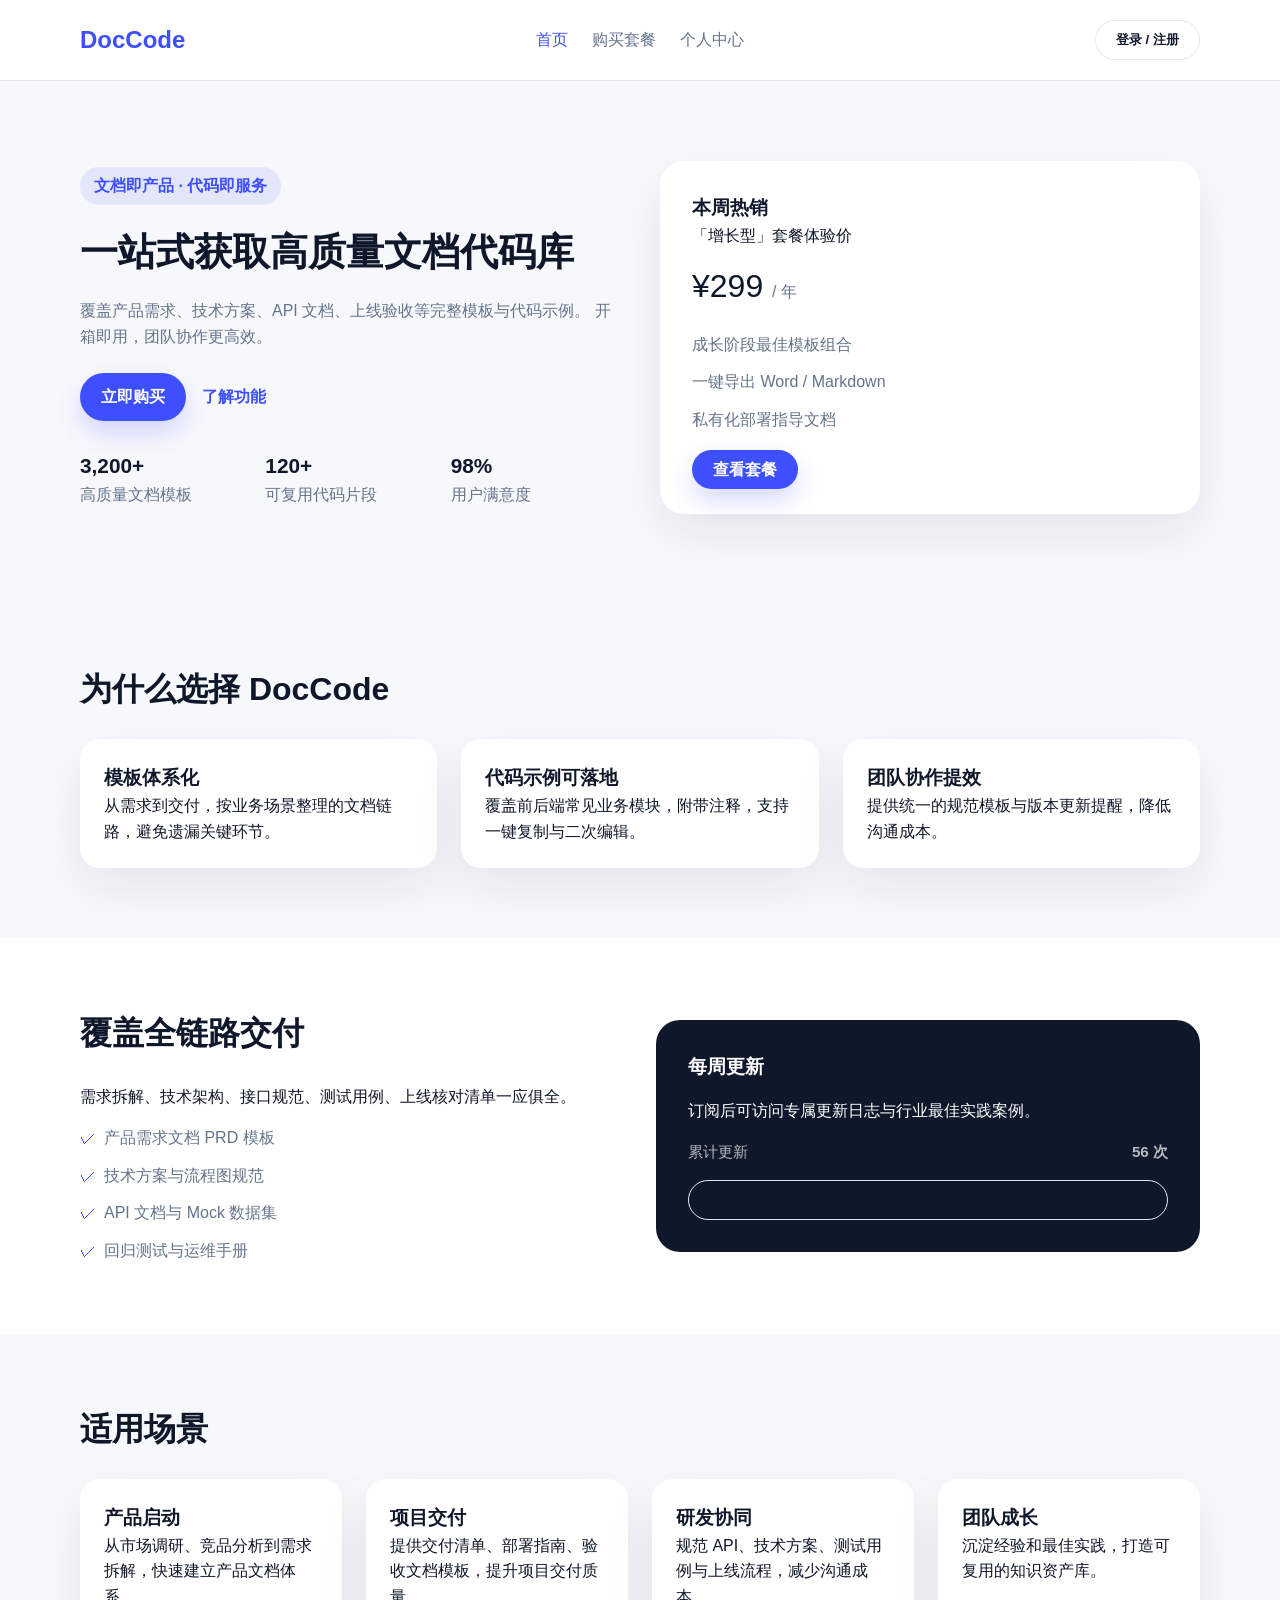
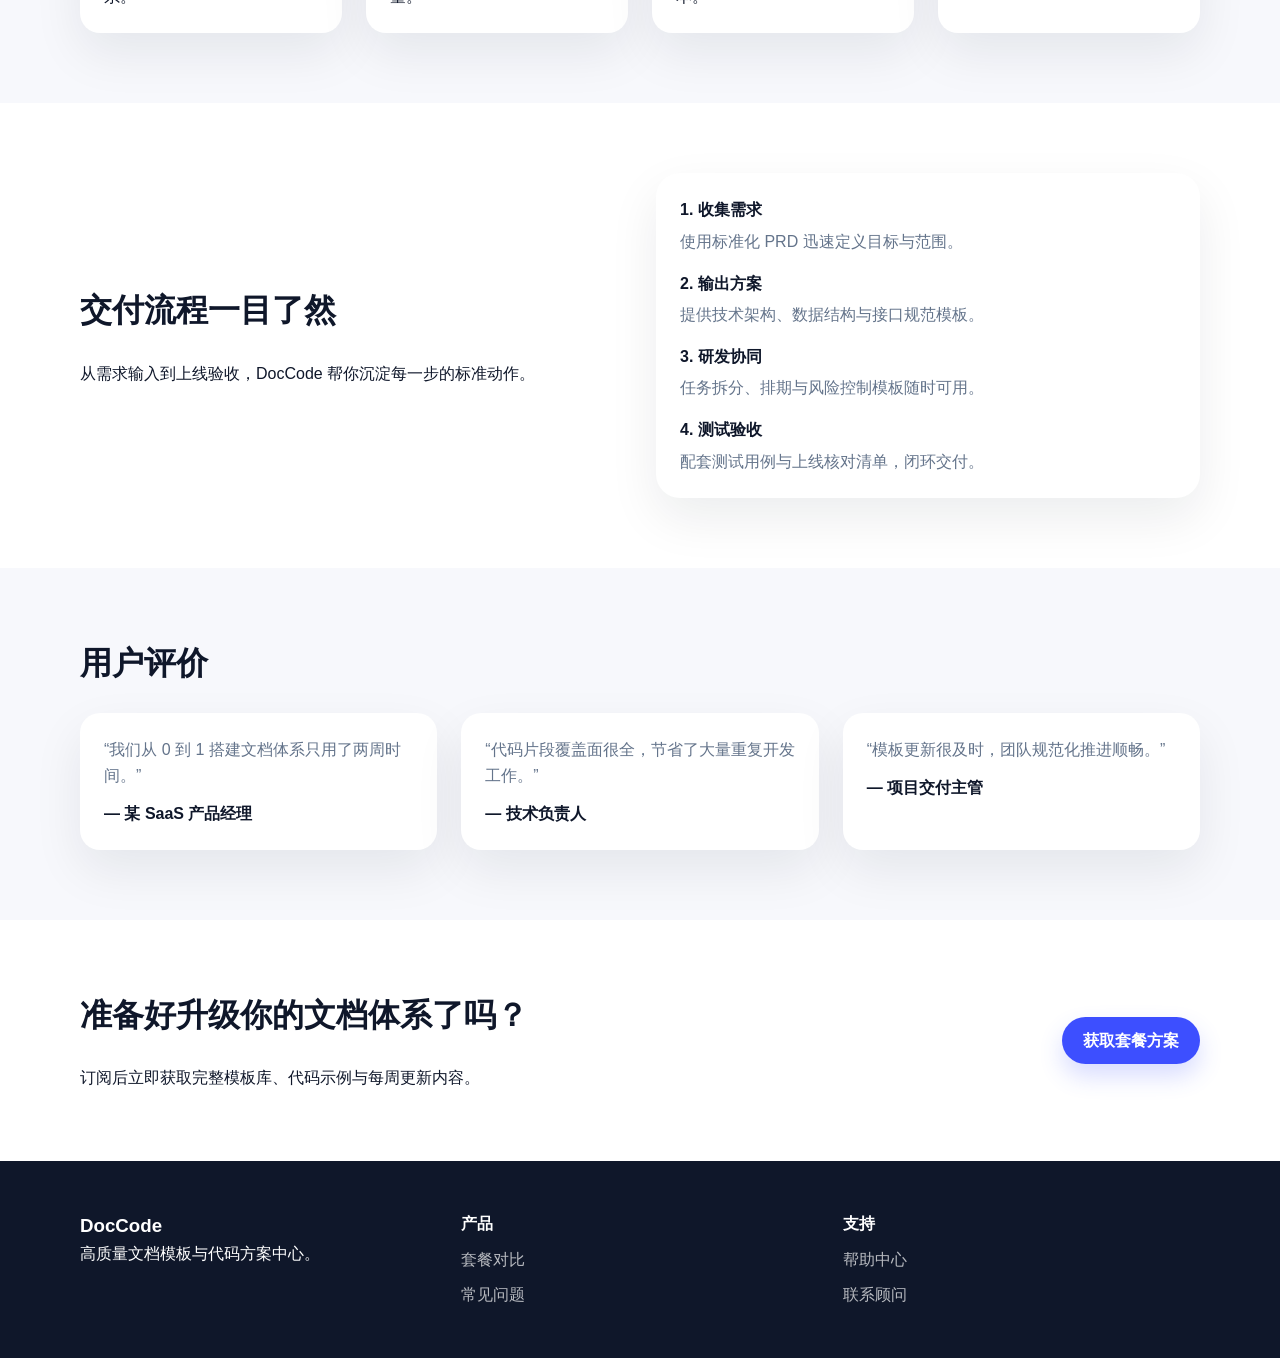
==== index.html @ 9c0be84a "Expand pages with richer content and scripts" ====
<!DOCTYPE html>
<html lang="zh-CN">
<head>
  <meta charset="UTF-8" />
  <meta name="viewport" content="width=device-width, initial-scale=1.0" />
  <title>DocCode 官方商城</title>
  <link rel="stylesheet" href="styles.css" />
</head>
<body>
  <header class="site-header">
    <div class="container nav">
      <div class="logo">DocCode</div>
      <nav>
        <a href="index.html" class="active">首页</a>
        <a href="purchase.html">购买套餐</a>
        <a href="profile.html">个人中心</a>
      </nav>
      <button class="ghost-btn">登录 / 注册</button>
    </div>
  </header>

  <main>
    <section class="hero">
      <div class="container hero-grid">
        <div>
          <p class="badge">文档即产品 · 代码即服务</p>
          <h1>一站式获取高质量文档代码库</h1>
          <p class="sub">
            覆盖产品需求、技术方案、API 文档、上线验收等完整模板与代码示例。
            开箱即用，团队协作更高效。
          </p>
          <div class="hero-actions">
            <a class="primary-btn" href="purchase.html">立即购买</a>
            <a class="link-btn" href="#features">了解功能</a>
          </div>
          <div class="stats">
            <div>
              <strong>3,200+</strong>
              <span>高质量文档模板</span>
            </div>
            <div>
              <strong>120+</strong>
              <span>可复用代码片段</span>
            </div>
            <div>
              <strong>98%</strong>
              <span>用户满意度</span>
            </div>
          </div>
        </div>
        <div class="hero-card">
          <h3>本周热销</h3>
          <p>「增长型」套餐体验价</p>
          <div class="price">¥299 <span>/ 年</span></div>
          <ul>
            <li>成长阶段最佳模板组合</li>
            <li>一键导出 Word / Markdown</li>
            <li>私有化部署指导文档</li>
          </ul>
          <a class="primary-btn" href="purchase.html">查看套餐</a>
        </div>
      </div>
    </section>

    <section id="features" class="section">
      <div class="container">
        <h2>为什么选择 DocCode</h2>
        <div class="feature-grid">
          <div class="feature">
            <h3>模板体系化</h3>
            <p>从需求到交付，按业务场景整理的文档链路，避免遗漏关键环节。</p>
          </div>
          <div class="feature">
            <h3>代码示例可落地</h3>
            <p>覆盖前后端常见业务模块，附带注释，支持一键复制与二次编辑。</p>
          </div>
          <div class="feature">
            <h3>团队协作提效</h3>
            <p>提供统一的规范模板与版本更新提醒，降低沟通成本。</p>
          </div>
        </div>
      </div>
    </section>

    <section class="section alt">
      <div class="container">
        <div class="split">
          <div>
            <h2>覆盖全链路交付</h2>
            <p>需求拆解、技术架构、接口规范、测试用例、上线核对清单一应俱全。</p>
            <ul class="checklist">
              <li>产品需求文档 PRD 模板</li>
              <li>技术方案与流程图规范</li>
              <li>API 文档与 Mock 数据集</li>
              <li>回归测试与运维手册</li>
            </ul>
          </div>
          <div class="insight-card">
            <h3>每周更新</h3>
            <p>订阅后可访问专属更新日志与行业最佳实践案例。</p>
            <div class="insight-meta">
              <span>累计更新</span>
              <strong>56 次</strong>
            </div>
            <button class="ghost-btn">查看更新日志</button>
          </div>
        </div>
      </div>
    </section>

    <section class="section">
      <div class="container">
        <h2>适用场景</h2>
        <div class="scene-grid">
          <div class="scene-card">
            <h3>产品启动</h3>
            <p>从市场调研、竞品分析到需求拆解，快速建立产品文档体系。</p>
          </div>
          <div class="scene-card">
            <h3>项目交付</h3>
            <p>提供交付清单、部署指南、验收文档模板，提升项目交付质量。</p>
          </div>
          <div class="scene-card">
            <h3>研发协同</h3>
            <p>规范 API、技术方案、测试用例与上线流程，减少沟通成本。</p>
          </div>
          <div class="scene-card">
            <h3>团队成长</h3>
            <p>沉淀经验和最佳实践，打造可复用的知识资产库。</p>
          </div>
        </div>
      </div>
    </section>

    <section class="section alt">
      <div class="container">
        <div class="flow-grid">
          <div>
            <h2>交付流程一目了然</h2>
            <p>从需求输入到上线验收，DocCode 帮你沉淀每一步的标准动作。</p>
          </div>
          <ol class="flow-list">
            <li>
              <strong>1. 收集需求</strong>
              <span>使用标准化 PRD 迅速定义目标与范围。</span>
            </li>
            <li>
              <strong>2. 输出方案</strong>
              <span>提供技术架构、数据结构与接口规范模板。</span>
            </li>
            <li>
              <strong>3. 研发协同</strong>
              <span>任务拆分、排期与风险控制模板随时可用。</span>
            </li>
            <li>
              <strong>4. 测试验收</strong>
              <span>配套测试用例与上线核对清单，闭环交付。</span>
            </li>
          </ol>
        </div>
      </div>
    </section>

    <section class="section">
      <div class="container">
        <h2>用户评价</h2>
        <div class="testimonial-grid">
          <div class="testimonial">
            <p>“我们从 0 到 1 搭建文档体系只用了两周时间。”</p>
            <span>— 某 SaaS 产品经理</span>
          </div>
          <div class="testimonial">
            <p>“代码片段覆盖面很全，节省了大量重复开发工作。”</p>
            <span>— 技术负责人</span>
          </div>
          <div class="testimonial">
            <p>“模板更新很及时，团队规范化推进顺畅。”</p>
            <span>— 项目交付主管</span>
          </div>
        </div>
      </div>
    </section>

    <section class="section alt">
      <div class="container cta">
        <div>
          <h2>准备好升级你的文档体系了吗？</h2>
          <p>订阅后立即获取完整模板库、代码示例与每周更新内容。</p>
        </div>
        <a class="primary-btn" href="purchase.html">获取套餐方案</a>
      </div>
    </section>
  </main>

  <footer class="site-footer">
    <div class="container footer-grid">
      <div>
        <h3>DocCode</h3>
        <p>高质量文档模板与代码方案中心。</p>
      </div>
      <div>
        <h4>产品</h4>
        <a href="purchase.html">套餐对比</a>
        <a href="purchase.html#faq">常见问题</a>
      </div>
      <div>
        <h4>支持</h4>
        <a href="#">帮助中心</a>
        <a href="#">联系顾问</a>
      </div>
    </div>
  </footer>
  <script src="script.js"></script>
</body>
</html>
---- styles.css ----
:root {
  --primary: #3d4fff;
  --primary-dark: #2f3de0;
  --bg: #f7f8fc;
  --text: #0f172a;
  --muted: #64748b;
  --card: #ffffff;
  --border: #e2e8f0;
  --shadow: 0 20px 50px rgba(15, 23, 42, 0.08);
}

* {
  box-sizing: border-box;
  margin: 0;
  padding: 0;
}

body {
  font-family: "PingFang SC", "Microsoft YaHei", sans-serif;
  color: var(--text);
  background: var(--bg);
  line-height: 1.6;
}

img {
  max-width: 100%;
}

a {
  color: inherit;
  text-decoration: none;
}

.container {
  width: min(1120px, 90%);
  margin: 0 auto;
}

.site-header {
  background: #ffffff;
  border-bottom: 1px solid var(--border);
  position: sticky;
  top: 0;
  z-index: 10;
}

.nav {
  display: flex;
  align-items: center;
  justify-content: space-between;
  padding: 20px 0;
  gap: 20px;
}

.logo {
  font-size: 1.5rem;
  font-weight: 700;
  color: var(--primary);
}

nav {
  display: flex;
  gap: 24px;
  font-weight: 500;
  color: var(--muted);
}

nav a.active {
  color: var(--primary);
}

.ghost-btn,
.primary-btn {
  padding: 10px 20px;
  border-radius: 999px;
  border: 1px solid transparent;
  font-weight: 600;
  cursor: pointer;
}

.primary-btn {
  background: var(--primary);
  color: #ffffff;
  box-shadow: 0 12px 24px rgba(61, 79, 255, 0.2);
}

.primary-btn:hover {
  background: var(--primary-dark);
}

.ghost-btn {
  background: transparent;
  border-color: var(--border);
  color: var(--text);
}

.hero {
  padding: 80px 0;
}

.hero-grid {
  display: grid;
  grid-template-columns: repeat(auto-fit, minmax(280px, 1fr));
  gap: 40px;
  align-items: center;
}

.badge {
  display: inline-block;
  background: rgba(61, 79, 255, 0.1);
  color: var(--primary);
  padding: 6px 14px;
  border-radius: 999px;
  font-weight: 600;
  margin-bottom: 16px;
}

.hero h1 {
  font-size: clamp(2rem, 3vw, 3rem);
  margin-bottom: 16px;
}

.sub {
  color: var(--muted);
  margin-bottom: 24px;
}

.hero-actions {
  display: flex;
  gap: 16px;
  align-items: center;
  margin-bottom: 28px;
}

.link-btn {
  color: var(--primary);
  font-weight: 600;
}

.stats {
  display: grid;
  grid-template-columns: repeat(auto-fit, minmax(120px, 1fr));
  gap: 16px;
  color: var(--muted);
}

.stats strong {
  display: block;
  color: var(--text);
  font-size: 1.3rem;
}

.hero-card {
  background: var(--card);
  padding: 32px;
  border-radius: 24px;
  box-shadow: var(--shadow);
}

.hero-card .price {
  font-size: 2rem;
  margin: 12px 0;
}

.hero-card span {
  font-size: 1rem;
  color: var(--muted);
}

.hero-card ul {
  list-style: none;
  margin: 20px 0 24px;
  display: grid;
  gap: 12px;
  color: var(--muted);
}

.section {
  padding: 70px 0;
}

.section.alt {
  background: #ffffff;
}

.section h2 {
  font-size: 2rem;
  margin-bottom: 24px;
}

.feature-grid {
  display: grid;
  grid-template-columns: repeat(auto-fit, minmax(220px, 1fr));
  gap: 24px;
}

.feature {
  background: var(--card);
  padding: 24px;
  border-radius: 20px;
  box-shadow: var(--shadow);
}

.split {
  display: grid;
  grid-template-columns: repeat(auto-fit, minmax(260px, 1fr));
  gap: 32px;
  align-items: center;
}

.checklist {
  list-style: none;
  margin-top: 16px;
  display: grid;
  gap: 12px;
  color: var(--muted);
}

.checklist li::before {
  content: "✓";
  color: var(--primary);
  margin-right: 8px;
}

.insight-card {
  background: #0f172a;
  color: #ffffff;
  padding: 32px;
  border-radius: 24px;
  display: grid;
  gap: 16px;
}

.insight-meta {
  display: flex;
  justify-content: space-between;
  font-size: 0.95rem;
  color: rgba(255, 255, 255, 0.7);
}

.testimonial-grid {
  display: grid;
  grid-template-columns: repeat(auto-fit, minmax(240px, 1fr));
  gap: 24px;
}

.testimonial {
  background: var(--card);
  padding: 24px;
  border-radius: 20px;
  box-shadow: var(--shadow);
  color: var(--muted);
}

.testimonial span {
  display: block;
  margin-top: 12px;
  color: var(--text);
  font-weight: 600;
}

.scene-grid {
  display: grid;
  grid-template-columns: repeat(auto-fit, minmax(220px, 1fr));
  gap: 24px;
}

.scene-card {
  background: var(--card);
  padding: 24px;
  border-radius: 20px;
  box-shadow: var(--shadow);
}

.flow-grid {
  display: grid;
  grid-template-columns: repeat(auto-fit, minmax(260px, 1fr));
  gap: 32px;
  align-items: center;
}

.flow-list {
  list-style: none;
  display: grid;
  gap: 16px;
  background: var(--card);
  padding: 24px;
  border-radius: 24px;
  box-shadow: var(--shadow);
}

.flow-list li {
  display: grid;
  gap: 6px;
  color: var(--muted);
}

.flow-list strong {
  color: var(--text);
}

.cta {
  display: flex;
  justify-content: space-between;
  align-items: center;
  gap: 24px;
  flex-wrap: wrap;
}

.site-footer {
  padding: 50px 0;
  background: #0f172a;
  color: #ffffff;
}

.footer-grid {
  display: grid;
  grid-template-columns: repeat(auto-fit, minmax(160px, 1fr));
  gap: 24px;
}

.footer-grid a {
  display: block;
  color: rgba(255, 255, 255, 0.7);
  margin-top: 10px;
}

.page-hero {
  padding: 60px 0 30px;
  background: linear-gradient(120deg, rgba(61, 79, 255, 0.1), rgba(15, 23, 42, 0.02));
}

.billing-toggle {
  margin-top: 20px;
  display: inline-flex;
  align-items: center;
  gap: 12px;
  background: #ffffff;
  padding: 8px 14px;
  border-radius: 999px;
  box-shadow: var(--shadow);
}

.toggle-btn {
  width: 54px;
  height: 28px;
  border-radius: 999px;
  background: rgba(61, 79, 255, 0.2);
  border: none;
  position: relative;
  cursor: pointer;
}

.toggle-circle {
  position: absolute;
  top: 3px;
  left: 4px;
  width: 22px;
  height: 22px;
  background: #ffffff;
  border-radius: 50%;
  box-shadow: 0 4px 12px rgba(15, 23, 42, 0.15);
  transition: transform 0.2s ease;
}

.toggle-btn.active .toggle-circle {
  transform: translateX(24px);
}

.pricing-grid {
  display: grid;
  grid-template-columns: repeat(auto-fit, minmax(240px, 1fr));
  gap: 24px;
}

.price-card {
  background: var(--card);
  padding: 32px 28px;
  border-radius: 24px;
  box-shadow: var(--shadow);
  border: 2px solid transparent;
  display: grid;
  gap: 16px;
}

.price-card.featured {
  border-color: var(--primary);
  transform: translateY(-8px);
}

.price-card .price {
  font-size: 2rem;
}

.price-card .tag {
  color: var(--muted);
}

.price-card ul {
  list-style: none;
  display: grid;
  gap: 10px;
  color: var(--muted);
}

.compare-grid {
  display: grid;
  grid-template-columns: repeat(auto-fit, minmax(260px, 1fr));
  gap: 32px;
  align-items: start;
}

.compare-table {
  background: var(--card);
  border-radius: 24px;
  box-shadow: var(--shadow);
  overflow: hidden;
}

.compare-row {
  display: grid;
  grid-template-columns: 1.4fr repeat(3, 1fr);
  padding: 16px 20px;
  border-bottom: 1px solid var(--border);
  color: var(--muted);
}

.compare-row.header {
  background: #f1f5ff;
  font-weight: 600;
  color: var(--text);
}

.steps-grid {
  display: grid;
  grid-template-columns: repeat(auto-fit, minmax(200px, 1fr));
  gap: 20px;
}

.step-card {
  background: var(--card);
  padding: 24px;
  border-radius: 20px;
  box-shadow: var(--shadow);
  display: grid;
  gap: 10px;
}

.step-card span {
  font-weight: 700;
  color: var(--primary);
}

.guarantee-grid {
  display: grid;
  grid-template-columns: repeat(auto-fit, minmax(240px, 1fr));
  gap: 32px;
  align-items: center;
}

.guarantee-cards {
  display: grid;
  gap: 16px;
}

.guarantee-card {
  background: #0f172a;
  color: #ffffff;
  padding: 20px;
  border-radius: 18px;
}

.faq-grid {
  display: grid;
  grid-template-columns: repeat(auto-fit, minmax(240px, 1fr));
  gap: 24px;
}

.faq-item {
  background: var(--card);
  padding: 24px;
  border-radius: 20px;
  box-shadow: var(--shadow);
  cursor: pointer;
  transition: transform 0.2s ease, box-shadow 0.2s ease;
}

.faq-item.open {
  transform: translateY(-4px);
  box-shadow: 0 18px 40px rgba(15, 23, 42, 0.12);
}

.faq-item p {
  margin-top: 12px;
  color: var(--muted);
}

.profile-hero {
  display: flex;
  align-items: center;
  justify-content: space-between;
  gap: 24px;
  flex-wrap: wrap;
}

.profile-grid {
  display: grid;
  grid-template-columns: 220px 1fr;
  gap: 24px;
}

.profile-menu {
  display: grid;
  gap: 12px;
}

.menu-item {
  padding: 12px 16px;
  border-radius: 12px;
  border: 1px solid var(--border);
  background: #ffffff;
  text-align: left;
  cursor: pointer;
  font-weight: 600;
}

.menu-item.active {
  background: rgba(61, 79, 255, 0.12);
  border-color: rgba(61, 79, 255, 0.4);
  color: var(--primary);
}

.profile-content {
  display: grid;
  gap: 24px;
}

.panel {
  background: var(--card);
  padding: 24px;
  border-radius: 20px;
  box-shadow: var(--shadow);
}

.panel-header {
  display: flex;
  align-items: center;
  justify-content: space-between;
  gap: 16px;
}

.tab-panel {
  display: none;
}

.tab-panel.active {
  display: grid;
  gap: 16px;
}

.metrics {
  display: grid;
  grid-template-columns: repeat(auto-fit, minmax(120px, 1fr));
  gap: 20px;
  margin-top: 16px;
  color: var(--muted);
}

.metrics strong {
  display: block;
  font-size: 1.5rem;
  color: var(--text);
}

.progress-list {
  display: grid;
  gap: 16px;
}

.progress-item {
  display: grid;
  gap: 8px;
  color: var(--muted);
}

.progress-bar {
  height: 10px;
  border-radius: 999px;
  background: #e2e8f0;
  overflow: hidden;
}

.progress {
  height: 100%;
  background: linear-gradient(90deg, var(--primary), #6c7bff);
  border-radius: 999px;
}

.download-list {
  display: grid;
  gap: 16px;
  margin-top: 16px;
}

.download-item {
  display: flex;
  align-items: center;
  justify-content: space-between;
  gap: 16px;
  padding: 16px;
  border-radius: 16px;
  border: 1px solid var(--border);
  background: #f8fafc;
}

.team-grid {
  display: grid;
  grid-template-columns: repeat(auto-fit, minmax(200px, 1fr));
  gap: 16px;
  margin-top: 16px;
}

.team-card {
  border: 1px solid var(--border);
  border-radius: 16px;
  padding: 16px;
  background: #f8fafc;
  display: grid;
  gap: 12px;
}

.order-table {
  display: grid;
  gap: 12px;
}

.order-row {
  display: grid;
  grid-template-columns: 1.2fr 1fr 0.8fr 0.8fr 1fr;
  align-items: center;
  gap: 12px;
  padding: 12px 16px;
  border-radius: 14px;
  background: #f8fafc;
  color: var(--muted);
}

.order-row.header {
  background: #eef2ff;
  color: var(--text);
  font-weight: 600;
}

.status {
  color: var(--primary);
  font-weight: 600;
}

.status.success {
  color: #10b981;
}

.ghost-btn.small {
  padding: 6px 14px;
  font-size: 0.85rem;
}

.notice-list {
  display: grid;
  gap: 12px;
}

.notice-item {
  display: flex;
  justify-content: space-between;
  gap: 16px;
  padding: 16px;
  border-radius: 16px;
  background: #f8fafc;
  color: var(--muted);
}

.notice-item h4 {
  color: var(--text);
}

@media (max-width: 900px) {
  .profile-grid {
    grid-template-columns: 1fr;
  }

  .profile-menu {
    grid-template-columns: repeat(auto-fit, minmax(140px, 1fr));
  }

  .download-item {
    flex-direction: column;
    align-items: flex-start;
  }

  .compare-row {
    grid-template-columns: 1.2fr repeat(3, 1fr);
    font-size: 0.9rem;
  }

  .order-row {
    grid-template-columns: 1fr;
    align-items: flex-start;
  }
}

@media (max-width: 600px) {
  nav {
    display: none;
  }

  .hero-actions {
    flex-direction: column;
    align-items: flex-start;
  }

  .compare-row {
    grid-template-columns: 1fr;
    gap: 6px;
  }
}
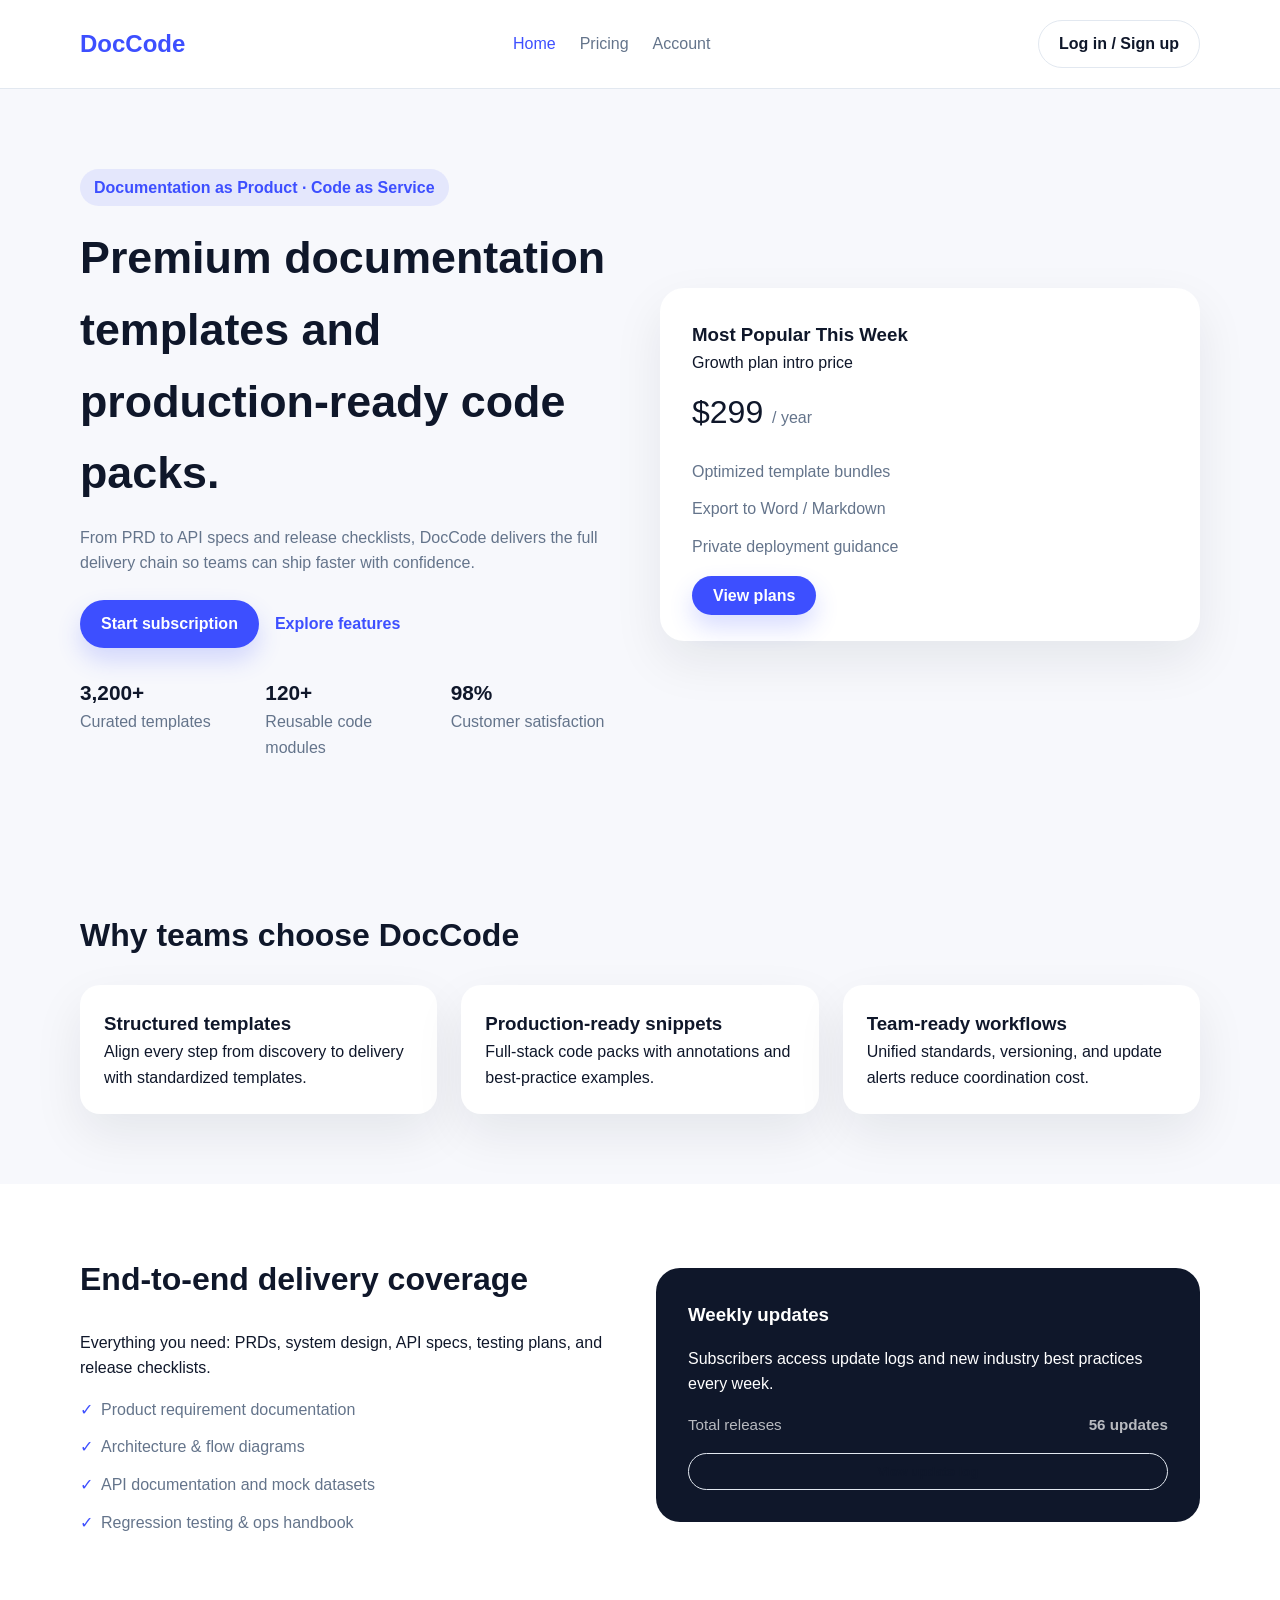
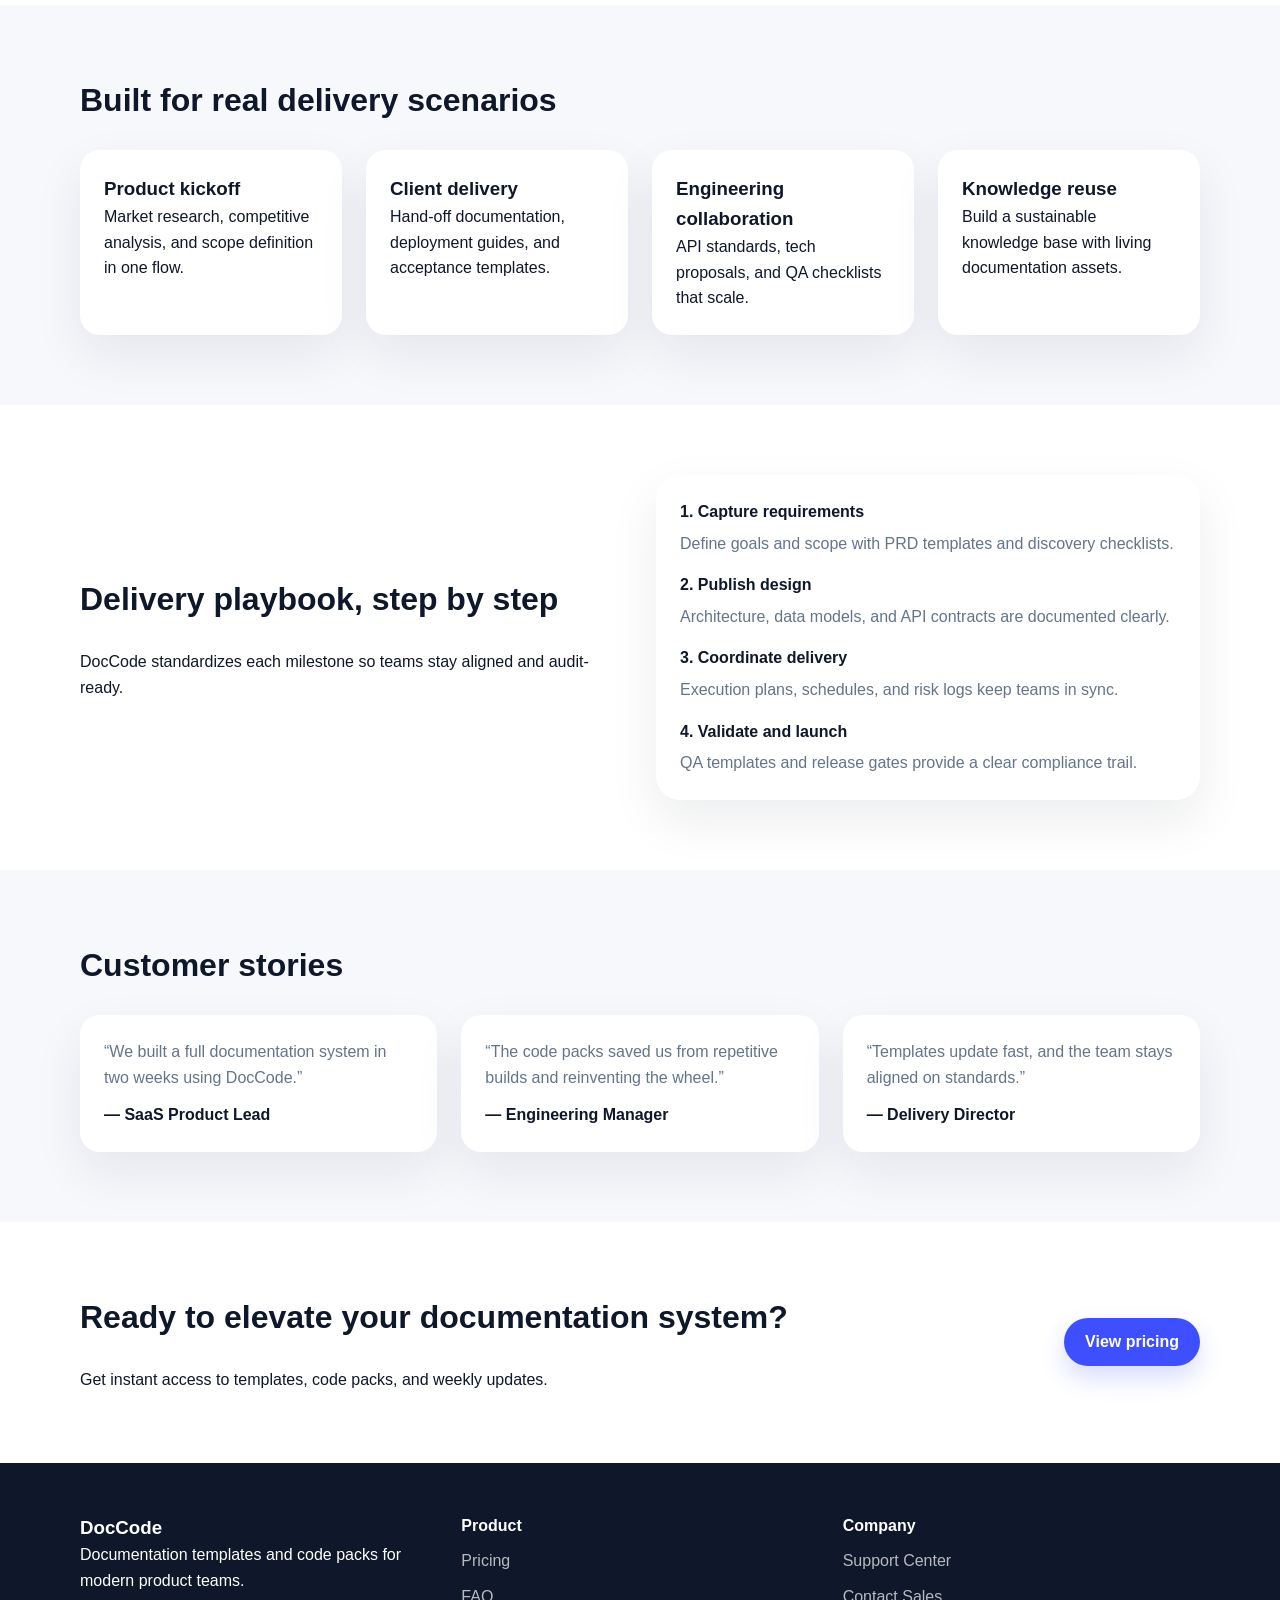
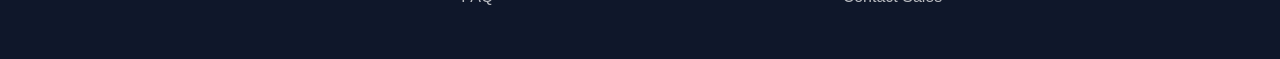
==== commit eb03915c: "Add English auth pages and motion" ====
--- a/index.html
+++ b/index.html
@@ -1,9 +1,9 @@
 <!DOCTYPE html>
-<html lang="zh-CN">
+<html lang="en">
 <head>
   <meta charset="UTF-8" />
   <meta name="viewport" content="width=device-width, initial-scale=1.0" />
-  <title>DocCode 官方商城</title>
+  <title>DocCode Official Store</title>
   <link rel="stylesheet" href="styles.css" />
 </head>
 <body>
@@ -11,183 +11,183 @@
     <div class="container nav">
       <div class="logo">DocCode</div>
       <nav>
-        <a href="index.html" class="active">首页</a>
-        <a href="purchase.html">购买套餐</a>
-        <a href="profile.html">个人中心</a>
+        <a href="index.html" class="active">Home</a>
+        <a href="purchase.html">Pricing</a>
+        <a href="profile.html">Account</a>
       </nav>
-      <button class="ghost-btn">登录 / 注册</button>
+      <a class="ghost-btn" href="login.html">Log in / Sign up</a>
     </div>
   </header>
 
   <main>
-    <section class="hero">
+    <section class="hero reveal">
       <div class="container hero-grid">
         <div>
-          <p class="badge">文档即产品 · 代码即服务</p>
-          <h1>一站式获取高质量文档代码库</h1>
+          <p class="badge">Documentation as Product · Code as Service</p>
+          <h1>Premium documentation templates and production-ready code packs.</h1>
           <p class="sub">
-            覆盖产品需求、技术方案、API 文档、上线验收等完整模板与代码示例。
-            开箱即用，团队协作更高效。
+            From PRD to API specs and release checklists, DocCode delivers the full
+            delivery chain so teams can ship faster with confidence.
           </p>
           <div class="hero-actions">
-            <a class="primary-btn" href="purchase.html">立即购买</a>
-            <a class="link-btn" href="#features">了解功能</a>
+            <a class="primary-btn" href="purchase.html">Start subscription</a>
+            <a class="link-btn" href="#features">Explore features</a>
           </div>
           <div class="stats">
             <div>
               <strong>3,200+</strong>
-              <span>高质量文档模板</span>
+              <span>Curated templates</span>
             </div>
             <div>
               <strong>120+</strong>
-              <span>可复用代码片段</span>
+              <span>Reusable code modules</span>
             </div>
             <div>
               <strong>98%</strong>
-              <span>用户满意度</span>
+              <span>Customer satisfaction</span>
             </div>
           </div>
         </div>
         <div class="hero-card">
-          <h3>本周热销</h3>
-          <p>「增长型」套餐体验价</p>
-          <div class="price">¥299 <span>/ 年</span></div>
+          <h3>Most Popular This Week</h3>
+          <p>Growth plan intro price</p>
+          <div class="price">$299 <span>/ year</span></div>
           <ul>
-            <li>成长阶段最佳模板组合</li>
-            <li>一键导出 Word / Markdown</li>
-            <li>私有化部署指导文档</li>
+            <li>Optimized template bundles</li>
+            <li>Export to Word / Markdown</li>
+            <li>Private deployment guidance</li>
           </ul>
-          <a class="primary-btn" href="purchase.html">查看套餐</a>
-        </div>
-      </div>
-    </section>
-
-    <section id="features" class="section">
-      <div class="container">
-        <h2>为什么选择 DocCode</h2>
+          <a class="primary-btn" href="purchase.html">View plans</a>
+        </div>
+      </div>
+    </section>
+
+    <section id="features" class="section reveal">
+      <div class="container">
+        <h2>Why teams choose DocCode</h2>
         <div class="feature-grid">
           <div class="feature">
-            <h3>模板体系化</h3>
-            <p>从需求到交付，按业务场景整理的文档链路，避免遗漏关键环节。</p>
+            <h3>Structured templates</h3>
+            <p>Align every step from discovery to delivery with standardized templates.</p>
           </div>
           <div class="feature">
-            <h3>代码示例可落地</h3>
-            <p>覆盖前后端常见业务模块，附带注释，支持一键复制与二次编辑。</p>
+            <h3>Production-ready snippets</h3>
+            <p>Full-stack code packs with annotations and best-practice examples.</p>
           </div>
           <div class="feature">
-            <h3>团队协作提效</h3>
-            <p>提供统一的规范模板与版本更新提醒，降低沟通成本。</p>
-          </div>
-        </div>
-      </div>
-    </section>
-
-    <section class="section alt">
+            <h3>Team-ready workflows</h3>
+            <p>Unified standards, versioning, and update alerts reduce coordination cost.</p>
+          </div>
+        </div>
+      </div>
+    </section>
+
+    <section class="section alt reveal">
       <div class="container">
         <div class="split">
           <div>
-            <h2>覆盖全链路交付</h2>
-            <p>需求拆解、技术架构、接口规范、测试用例、上线核对清单一应俱全。</p>
+            <h2>End-to-end delivery coverage</h2>
+            <p>Everything you need: PRDs, system design, API specs, testing plans, and release checklists.</p>
             <ul class="checklist">
-              <li>产品需求文档 PRD 模板</li>
-              <li>技术方案与流程图规范</li>
-              <li>API 文档与 Mock 数据集</li>
-              <li>回归测试与运维手册</li>
+              <li>Product requirement documentation</li>
+              <li>Architecture & flow diagrams</li>
+              <li>API documentation and mock datasets</li>
+              <li>Regression testing & ops handbook</li>
             </ul>
           </div>
           <div class="insight-card">
-            <h3>每周更新</h3>
-            <p>订阅后可访问专属更新日志与行业最佳实践案例。</p>
+            <h3>Weekly updates</h3>
+            <p>Subscribers access update logs and new industry best practices every week.</p>
             <div class="insight-meta">
-              <span>累计更新</span>
-              <strong>56 次</strong>
-            </div>
-            <button class="ghost-btn">查看更新日志</button>
-          </div>
-        </div>
-      </div>
-    </section>
-
-    <section class="section">
-      <div class="container">
-        <h2>适用场景</h2>
+              <span>Total releases</span>
+              <strong>56 updates</strong>
+            </div>
+            <button class="ghost-btn">View update log</button>
+          </div>
+        </div>
+      </div>
+    </section>
+
+    <section class="section reveal">
+      <div class="container">
+        <h2>Built for real delivery scenarios</h2>
         <div class="scene-grid">
           <div class="scene-card">
-            <h3>产品启动</h3>
-            <p>从市场调研、竞品分析到需求拆解，快速建立产品文档体系。</p>
-          </div>
-          <div class="scene-card">
-            <h3>项目交付</h3>
-            <p>提供交付清单、部署指南、验收文档模板，提升项目交付质量。</p>
-          </div>
-          <div class="scene-card">
-            <h3>研发协同</h3>
-            <p>规范 API、技术方案、测试用例与上线流程，减少沟通成本。</p>
-          </div>
-          <div class="scene-card">
-            <h3>团队成长</h3>
-            <p>沉淀经验和最佳实践，打造可复用的知识资产库。</p>
-          </div>
-        </div>
-      </div>
-    </section>
-
-    <section class="section alt">
+            <h3>Product kickoff</h3>
+            <p>Market research, competitive analysis, and scope definition in one flow.</p>
+          </div>
+          <div class="scene-card">
+            <h3>Client delivery</h3>
+            <p>Hand-off documentation, deployment guides, and acceptance templates.</p>
+          </div>
+          <div class="scene-card">
+            <h3>Engineering collaboration</h3>
+            <p>API standards, tech proposals, and QA checklists that scale.</p>
+          </div>
+          <div class="scene-card">
+            <h3>Knowledge reuse</h3>
+            <p>Build a sustainable knowledge base with living documentation assets.</p>
+          </div>
+        </div>
+      </div>
+    </section>
+
+    <section class="section alt reveal">
       <div class="container">
         <div class="flow-grid">
           <div>
-            <h2>交付流程一目了然</h2>
-            <p>从需求输入到上线验收，DocCode 帮你沉淀每一步的标准动作。</p>
+            <h2>Delivery playbook, step by step</h2>
+            <p>DocCode standardizes each milestone so teams stay aligned and audit-ready.</p>
           </div>
           <ol class="flow-list">
             <li>
-              <strong>1. 收集需求</strong>
-              <span>使用标准化 PRD 迅速定义目标与范围。</span>
-            </li>
-            <li>
-              <strong>2. 输出方案</strong>
-              <span>提供技术架构、数据结构与接口规范模板。</span>
-            </li>
-            <li>
-              <strong>3. 研发协同</strong>
-              <span>任务拆分、排期与风险控制模板随时可用。</span>
-            </li>
-            <li>
-              <strong>4. 测试验收</strong>
-              <span>配套测试用例与上线核对清单，闭环交付。</span>
+              <strong>1. Capture requirements</strong>
+              <span>Define goals and scope with PRD templates and discovery checklists.</span>
+            </li>
+            <li>
+              <strong>2. Publish design</strong>
+              <span>Architecture, data models, and API contracts are documented clearly.</span>
+            </li>
+            <li>
+              <strong>3. Coordinate delivery</strong>
+              <span>Execution plans, schedules, and risk logs keep teams in sync.</span>
+            </li>
+            <li>
+              <strong>4. Validate and launch</strong>
+              <span>QA templates and release gates provide a clear compliance trail.</span>
             </li>
           </ol>
         </div>
       </div>
     </section>
 
-    <section class="section">
-      <div class="container">
-        <h2>用户评价</h2>
+    <section class="section reveal">
+      <div class="container">
+        <h2>Customer stories</h2>
         <div class="testimonial-grid">
           <div class="testimonial">
-            <p>“我们从 0 到 1 搭建文档体系只用了两周时间。”</p>
-            <span>— 某 SaaS 产品经理</span>
+            <p>“We built a full documentation system in two weeks using DocCode.”</p>
+            <span>— SaaS Product Lead</span>
           </div>
           <div class="testimonial">
-            <p>“代码片段覆盖面很全，节省了大量重复开发工作。”</p>
-            <span>— 技术负责人</span>
+            <p>“The code packs saved us from repetitive builds and reinventing the wheel.”</p>
+            <span>— Engineering Manager</span>
           </div>
           <div class="testimonial">
-            <p>“模板更新很及时，团队规范化推进顺畅。”</p>
-            <span>— 项目交付主管</span>
-          </div>
-        </div>
-      </div>
-    </section>
-
-    <section class="section alt">
+            <p>“Templates update fast, and the team stays aligned on standards.”</p>
+            <span>— Delivery Director</span>
+          </div>
+        </div>
+      </div>
+    </section>
+
+    <section class="section alt reveal">
       <div class="container cta">
         <div>
-          <h2>准备好升级你的文档体系了吗？</h2>
-          <p>订阅后立即获取完整模板库、代码示例与每周更新内容。</p>
-        </div>
-        <a class="primary-btn" href="purchase.html">获取套餐方案</a>
+          <h2>Ready to elevate your documentation system?</h2>
+          <p>Get instant access to templates, code packs, and weekly updates.</p>
+        </div>
+        <a class="primary-btn" href="purchase.html">View pricing</a>
       </div>
     </section>
   </main>
@@ -196,17 +196,17 @@
     <div class="container footer-grid">
       <div>
         <h3>DocCode</h3>
-        <p>高质量文档模板与代码方案中心。</p>
+        <p>Documentation templates and code packs for modern product teams.</p>
       </div>
       <div>
-        <h4>产品</h4>
-        <a href="purchase.html">套餐对比</a>
-        <a href="purchase.html#faq">常见问题</a>
+        <h4>Product</h4>
+        <a href="purchase.html">Pricing</a>
+        <a href="purchase.html#faq">FAQ</a>
       </div>
       <div>
-        <h4>支持</h4>
-        <a href="#">帮助中心</a>
-        <a href="#">联系顾问</a>
+        <h4>Company</h4>
+        <a href="#">Support Center</a>
+        <a href="#">Contact Sales</a>
       </div>
     </div>
   </footer>
--- a/styles.css
+++ b/styles.css
@@ -16,7 +16,7 @@
 }
 
 body {
-  font-family: "PingFang SC", "Microsoft YaHei", sans-serif;
+  font-family: "Inter", "PingFang SC", "Microsoft YaHei", sans-serif;
   color: var(--text);
   background: var(--bg);
   line-height: 1.6;
@@ -76,6 +76,7 @@
   border: 1px solid transparent;
   font-weight: 600;
   cursor: pointer;
+  transition: transform 0.2s ease, box-shadow 0.2s ease;
 }
 
 .primary-btn {
@@ -86,12 +87,17 @@
 
 .primary-btn:hover {
   background: var(--primary-dark);
+  transform: translateY(-1px);
 }
 
 .ghost-btn {
   background: transparent;
   border-color: var(--border);
   color: var(--text);
+}
+
+.ghost-btn:hover {
+  transform: translateY(-1px);
 }
 
 .hero {
@@ -116,7 +122,7 @@
 }
 
 .hero h1 {
-  font-size: clamp(2rem, 3vw, 3rem);
+  font-size: clamp(2.1rem, 3.5vw, 3.2rem);
   margin-bottom: 16px;
 }
 
@@ -155,6 +161,7 @@
   padding: 32px;
   border-radius: 24px;
   box-shadow: var(--shadow);
+  animation: float 8s ease-in-out infinite;
 }
 
 .hero-card .price {
@@ -199,6 +206,11 @@
   padding: 24px;
   border-radius: 20px;
   box-shadow: var(--shadow);
+  transition: transform 0.2s ease;
+}
+
+.feature:hover {
+  transform: translateY(-6px);
 }
 
 .split {
@@ -381,6 +393,11 @@
   border: 2px solid transparent;
   display: grid;
   gap: 16px;
+  transition: transform 0.2s ease, border-color 0.2s ease;
+}
+
+.price-card:hover {
+  transform: translateY(-6px);
 }
 
 .price-card.featured {
@@ -522,6 +539,11 @@
   text-align: left;
   cursor: pointer;
   font-weight: 600;
+  transition: transform 0.2s ease;
+}
+
+.menu-item:hover {
+  transform: translateY(-2px);
 }
 
 .menu-item.active {
@@ -684,6 +706,101 @@
   color: var(--text);
 }
 
+.auth-page {
+  padding: 80px 0;
+}
+
+.auth-layout {
+  display: grid;
+  grid-template-columns: repeat(auto-fit, minmax(280px, 1fr));
+  gap: 32px;
+  align-items: center;
+}
+
+.auth-card {
+  background: var(--card);
+  padding: 32px;
+  border-radius: 24px;
+  box-shadow: var(--shadow);
+}
+
+.auth-header h1 {
+  margin-bottom: 12px;
+}
+
+.auth-form {
+  display: grid;
+  gap: 16px;
+  margin-top: 20px;
+}
+
+.auth-form label {
+  display: grid;
+  gap: 8px;
+  font-weight: 600;
+  color: var(--text);
+}
+
+.auth-form input {
+  padding: 12px 14px;
+  border-radius: 12px;
+  border: 1px solid var(--border);
+  background: #ffffff;
+}
+
+.auth-grid {
+  display: grid;
+  grid-template-columns: repeat(auto-fit, minmax(140px, 1fr));
+  gap: 12px;
+}
+
+.auth-row {
+  display: flex;
+  justify-content: space-between;
+  align-items: center;
+  gap: 12px;
+}
+
+.checkbox {
+  display: flex;
+  align-items: center;
+  gap: 8px;
+  font-weight: 500;
+  color: var(--muted);
+}
+
+.auth-footer {
+  margin-top: 16px;
+  color: var(--muted);
+}
+
+.auth-side {
+  display: grid;
+  gap: 16px;
+}
+
+.reveal {
+  opacity: 0;
+  transform: translateY(20px);
+  transition: opacity 0.6s ease, transform 0.6s ease;
+}
+
+.reveal.in-view {
+  opacity: 1;
+  transform: translateY(0);
+}
+
+@keyframes float {
+  0%,
+  100% {
+    transform: translateY(0);
+  }
+
+  50% {
+    transform: translateY(-8px);
+  }
+}
+
 @media (max-width: 900px) {
   .profile-grid {
     grid-template-columns: 1fr;
@@ -723,4 +840,9 @@
     grid-template-columns: 1fr;
     gap: 6px;
   }
-}
+
+  .auth-row {
+    flex-direction: column;
+    align-items: flex-start;
+  }
+}
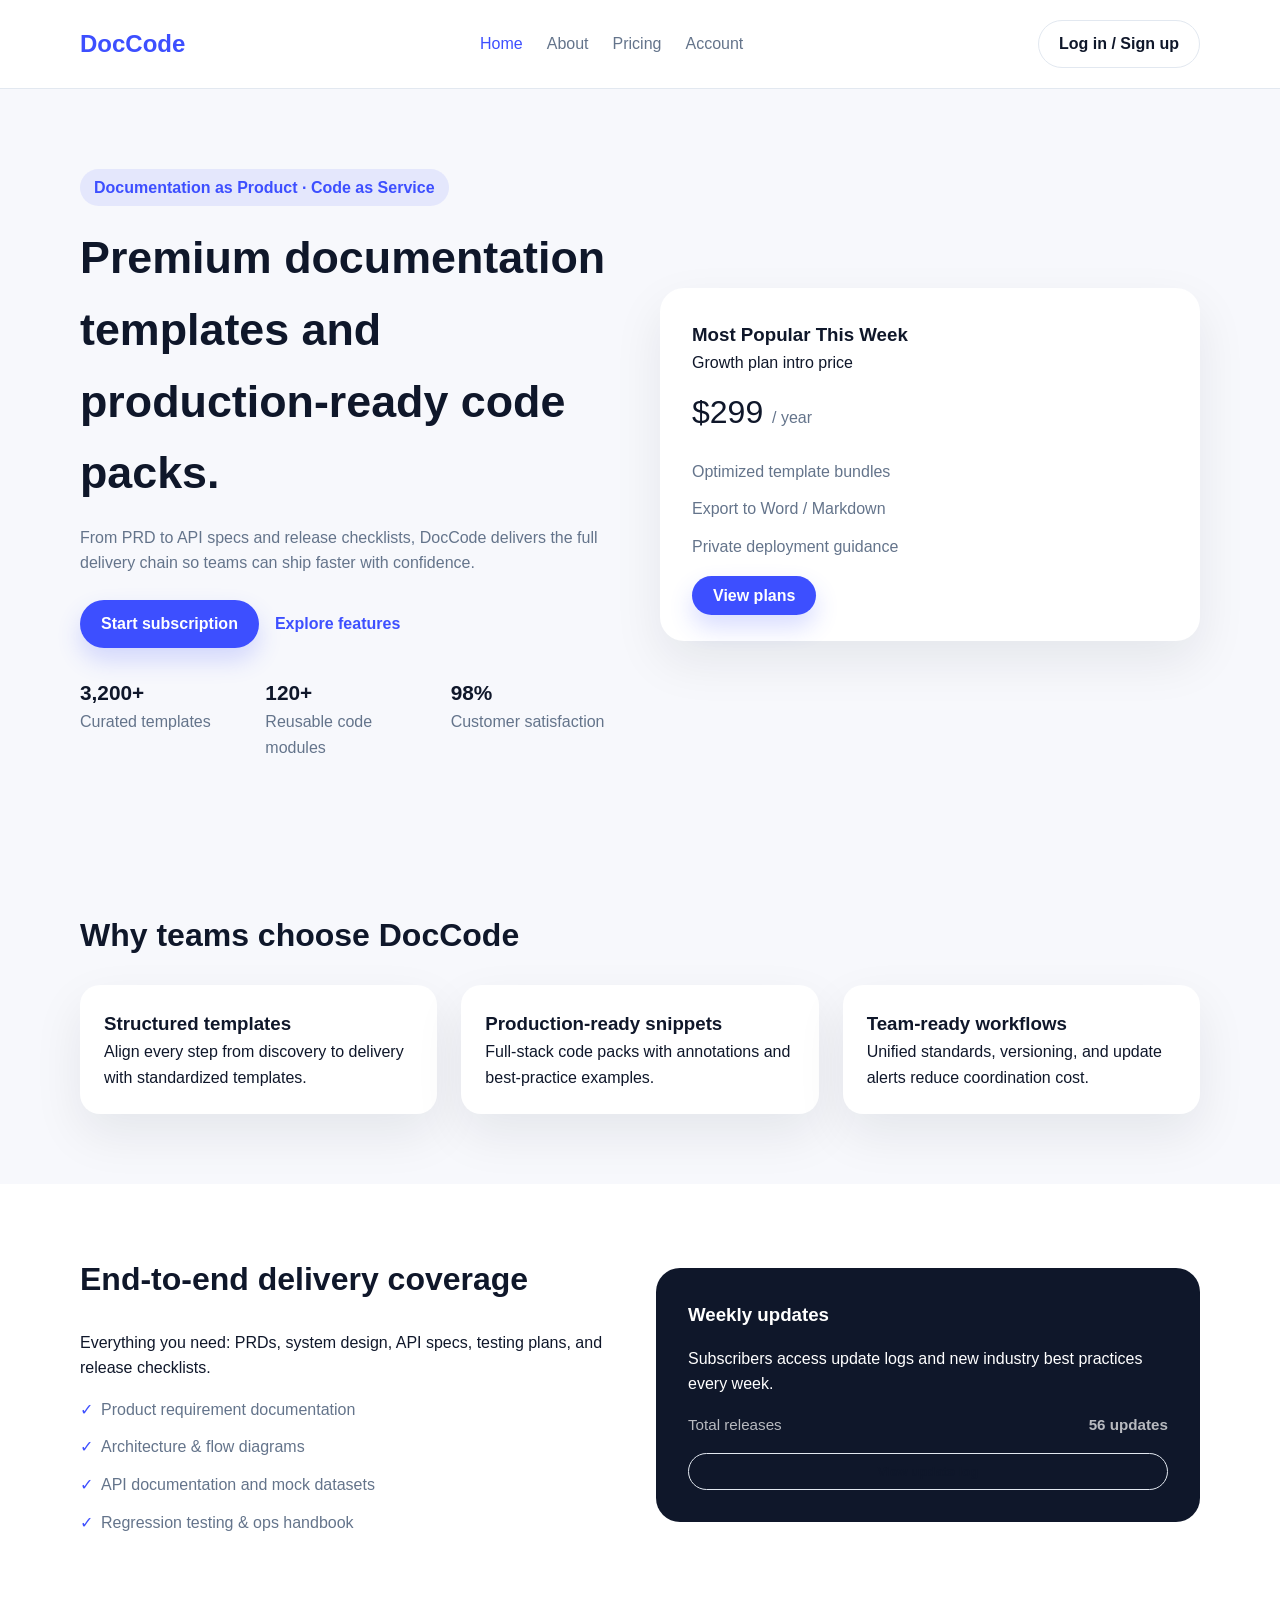
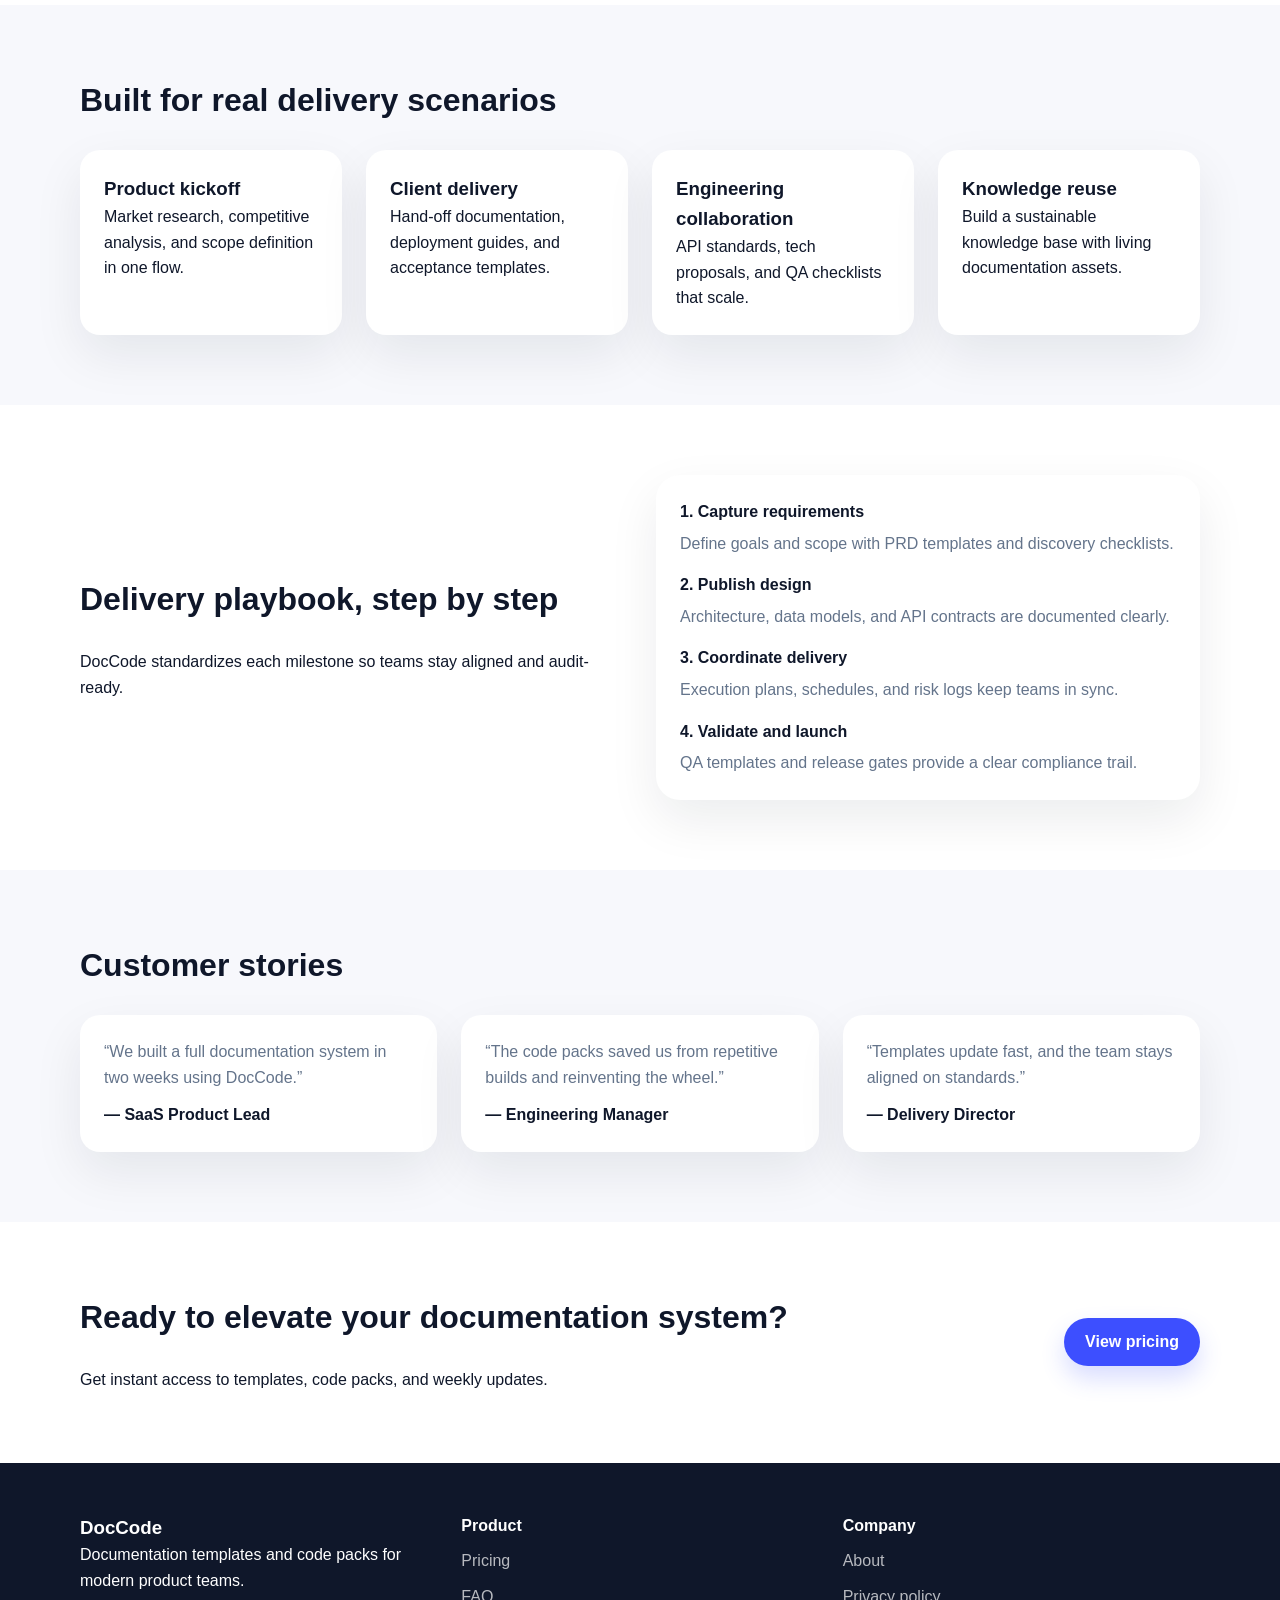
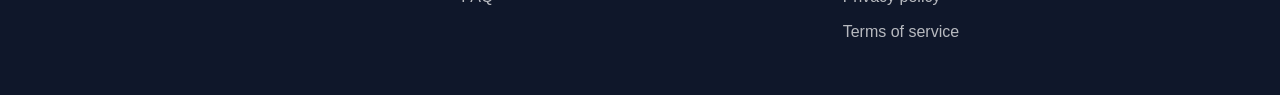
==== commit 98022af4: "Link legal pages in registration" ====
--- a/index.html
+++ b/index.html
@@ -12,6 +12,7 @@
       <div class="logo">DocCode</div>
       <nav>
         <a href="index.html" class="active">Home</a>
+        <a href="about.html">About</a>
         <a href="purchase.html">Pricing</a>
         <a href="profile.html">Account</a>
       </nav>
@@ -205,8 +206,9 @@
       </div>
       <div>
         <h4>Company</h4>
-        <a href="#">Support Center</a>
-        <a href="#">Contact Sales</a>
+        <a href="about.html">About</a>
+        <a href="privacy.html">Privacy policy</a>
+        <a href="terms.html">Terms of service</a>
       </div>
     </div>
   </footer>
--- a/styles.css
+++ b/styles.css
@@ -779,6 +779,91 @@
   gap: 16px;
 }
 
+.about-hero {
+  display: grid;
+  grid-template-columns: repeat(auto-fit, minmax(280px, 1fr));
+  gap: 24px;
+  align-items: center;
+}
+
+.about-card {
+  background: var(--card);
+  padding: 24px;
+  border-radius: 20px;
+  box-shadow: var(--shadow);
+}
+
+.about-stats {
+  display: grid;
+  grid-template-columns: repeat(auto-fit, minmax(120px, 1fr));
+  gap: 16px;
+  margin-top: 16px;
+  color: var(--muted);
+}
+
+.about-stats strong {
+  display: block;
+  font-size: 1.4rem;
+  color: var(--text);
+}
+
+.about-grid {
+  display: grid;
+  grid-template-columns: repeat(auto-fit, minmax(260px, 1fr));
+  gap: 32px;
+  align-items: center;
+}
+
+.pill-grid {
+  display: flex;
+  flex-wrap: wrap;
+  gap: 10px;
+  margin-top: 16px;
+}
+
+.pill-grid span {
+  background: rgba(61, 79, 255, 0.12);
+  color: var(--primary);
+  padding: 6px 12px;
+  border-radius: 999px;
+  font-weight: 600;
+  font-size: 0.9rem;
+}
+
+.legal-layout {
+  display: grid;
+  grid-template-columns: minmax(180px, 240px) 1fr;
+  gap: 24px;
+}
+
+.legal-nav {
+  display: grid;
+  gap: 12px;
+  position: sticky;
+  top: 120px;
+  align-self: start;
+}
+
+.legal-nav a {
+  padding: 10px 14px;
+  border-radius: 12px;
+  border: 1px solid var(--border);
+  color: var(--muted);
+  background: #ffffff;
+  font-weight: 600;
+}
+
+.legal-nav a.active {
+  color: var(--primary);
+  border-color: rgba(61, 79, 255, 0.4);
+  background: rgba(61, 79, 255, 0.1);
+}
+
+.legal-content {
+  display: grid;
+  gap: 20px;
+}
+
 .reveal {
   opacity: 0;
   transform: translateY(20px);
@@ -824,6 +909,15 @@
     grid-template-columns: 1fr;
     align-items: flex-start;
   }
+
+  .legal-layout {
+    grid-template-columns: 1fr;
+  }
+
+  .legal-nav {
+    position: static;
+    grid-template-columns: repeat(auto-fit, minmax(140px, 1fr));
+  }
 }
 
 @media (max-width: 600px) {
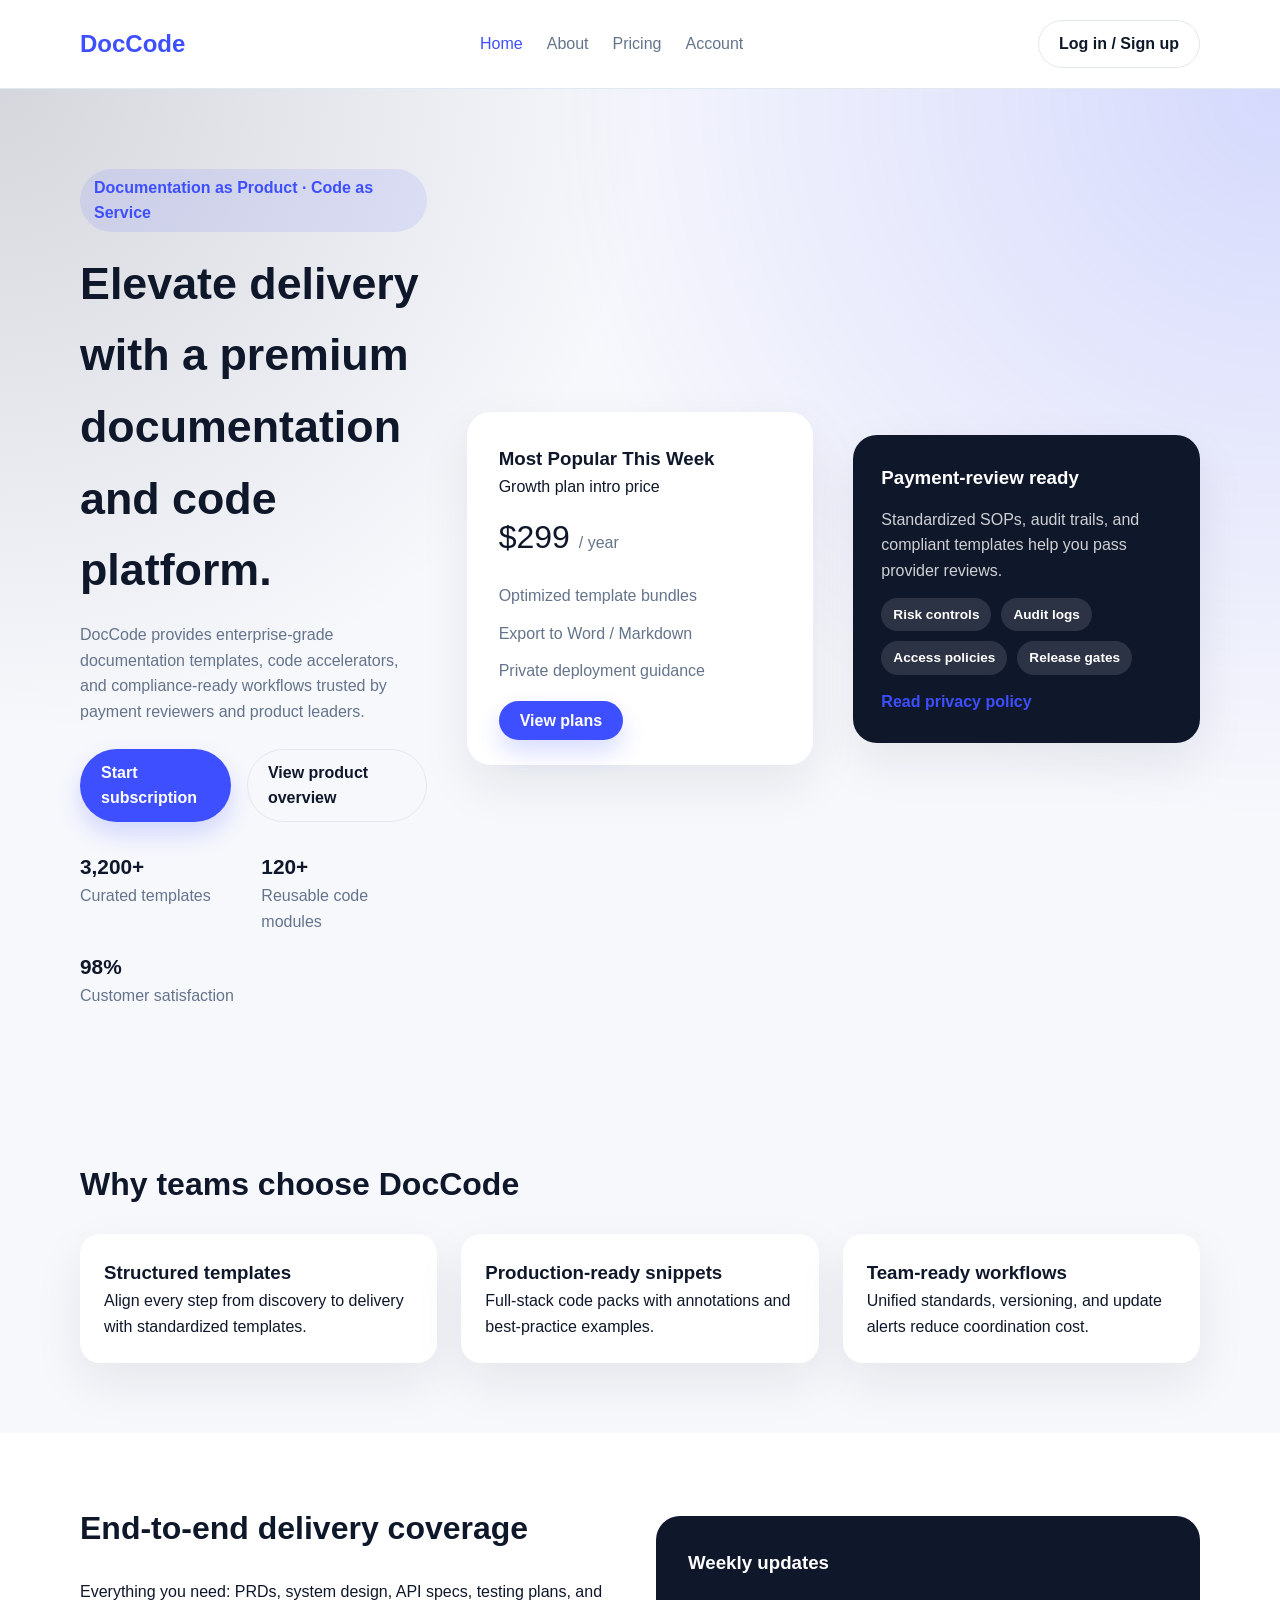
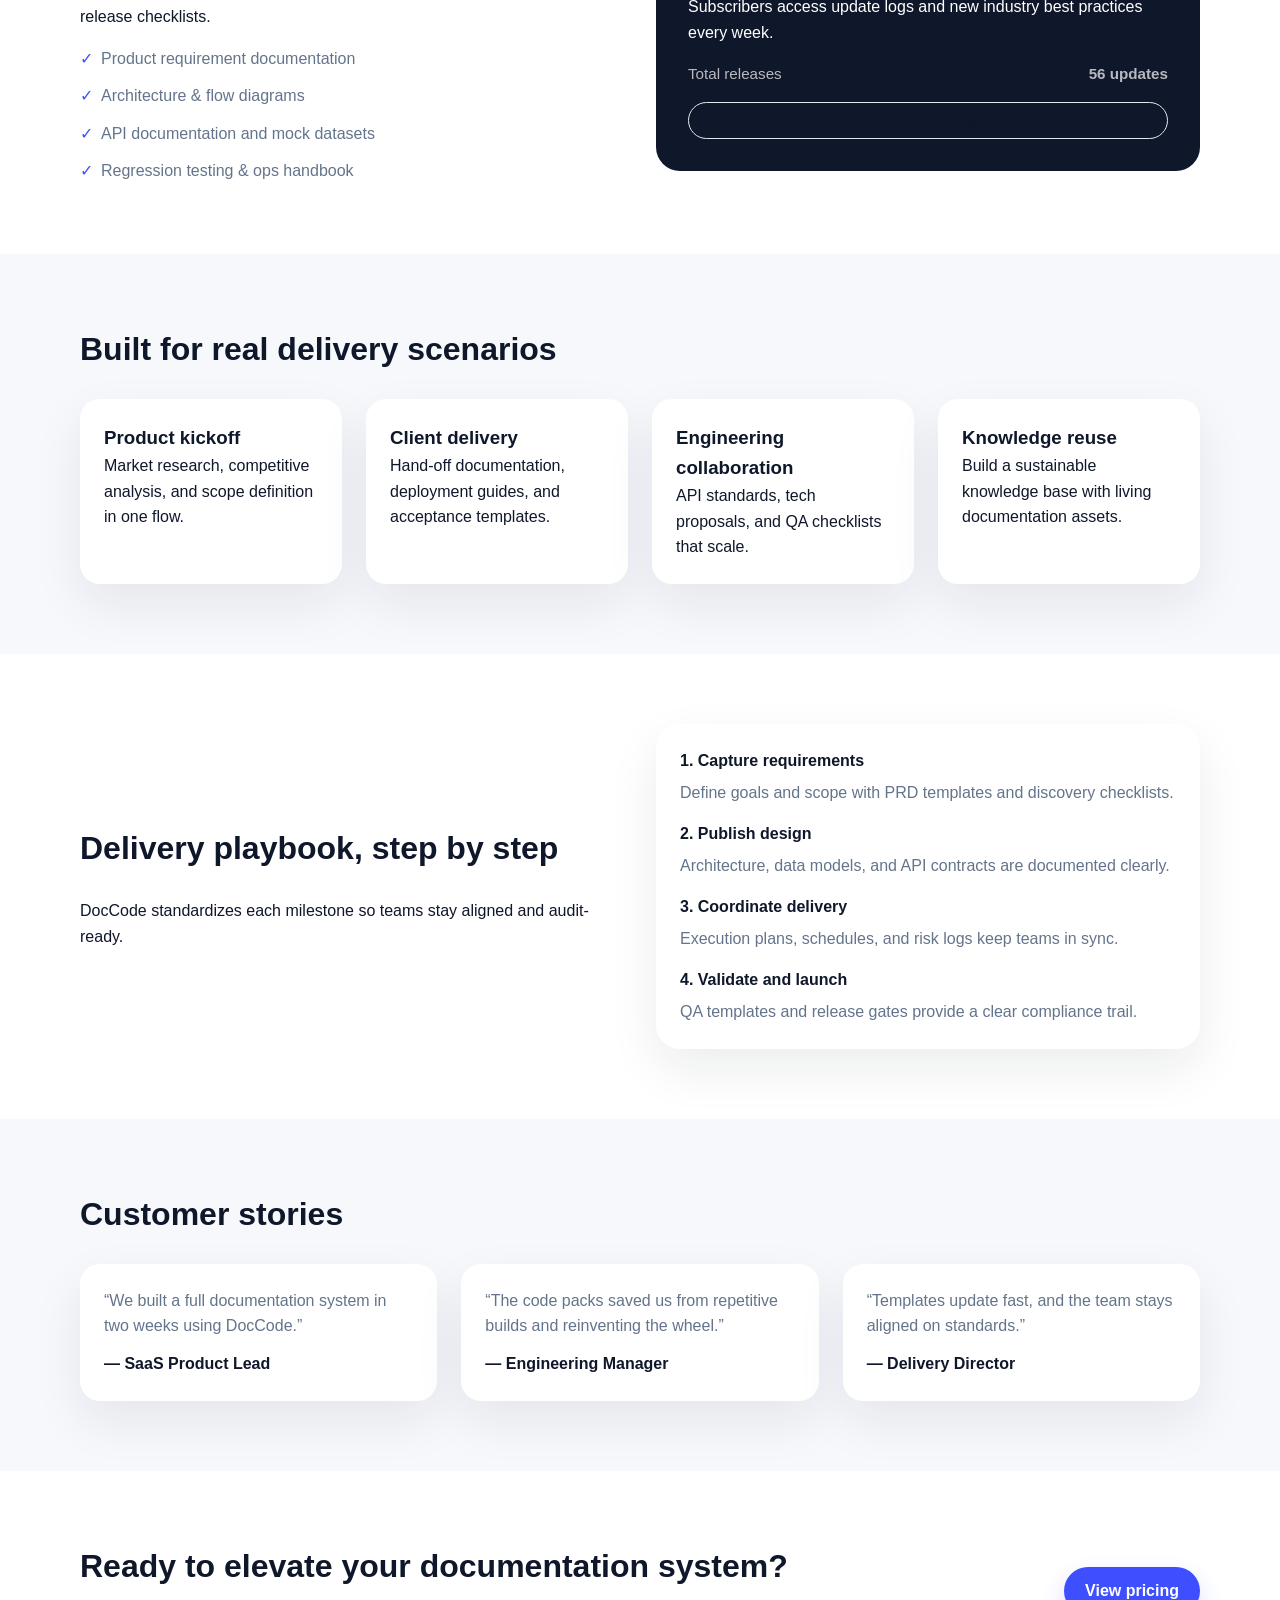
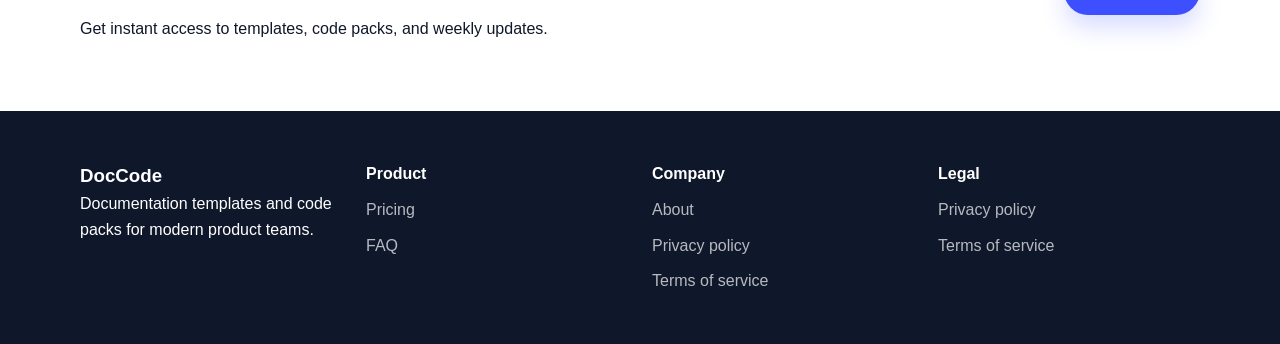
==== commit 81030121: "Refresh homepage and add password reset" ====
--- a/index.html
+++ b/index.html
@@ -21,18 +21,18 @@
   </header>
 
   <main>
-    <section class="hero reveal">
+    <section class="hero hero-spotlight reveal">
       <div class="container hero-grid">
         <div>
           <p class="badge">Documentation as Product · Code as Service</p>
-          <h1>Premium documentation templates and production-ready code packs.</h1>
+          <h1>Elevate delivery with a premium documentation and code platform.</h1>
           <p class="sub">
-            From PRD to API specs and release checklists, DocCode delivers the full
-            delivery chain so teams can ship faster with confidence.
+            DocCode provides enterprise-grade documentation templates, code accelerators,
+            and compliance-ready workflows trusted by payment reviewers and product leaders.
           </p>
           <div class="hero-actions">
             <a class="primary-btn" href="purchase.html">Start subscription</a>
-            <a class="link-btn" href="#features">Explore features</a>
+            <a class="ghost-btn" href="about.html">View product overview</a>
           </div>
           <div class="stats">
             <div>
@@ -60,6 +60,17 @@
           </ul>
           <a class="primary-btn" href="purchase.html">View plans</a>
         </div>
+        <div class="hero-panel">
+          <h3>Payment-review ready</h3>
+          <p>Standardized SOPs, audit trails, and compliant templates help you pass provider reviews.</p>
+          <div class="hero-pill-grid">
+            <span>Risk controls</span>
+            <span>Audit logs</span>
+            <span>Access policies</span>
+            <span>Release gates</span>
+          </div>
+          <a class="link-btn" href="privacy.html">Read privacy policy</a>
+        </div>
       </div>
     </section>
 
@@ -210,6 +221,11 @@
         <a href="privacy.html">Privacy policy</a>
         <a href="terms.html">Terms of service</a>
       </div>
+      <div>
+        <h4>Legal</h4>
+        <a href="privacy.html">Privacy policy</a>
+        <a href="terms.html">Terms of service</a>
+      </div>
     </div>
   </footer>
   <script src="script.js"></script>
--- a/styles.css
+++ b/styles.css
@@ -104,9 +104,14 @@
   padding: 80px 0;
 }
 
+.hero-spotlight {
+  background: radial-gradient(circle at top right, rgba(61, 79, 255, 0.18), transparent 45%),
+    radial-gradient(circle at top left, rgba(15, 23, 42, 0.15), transparent 40%);
+}
+
 .hero-grid {
   display: grid;
-  grid-template-columns: repeat(auto-fit, minmax(280px, 1fr));
+  grid-template-columns: repeat(auto-fit, minmax(260px, 1fr));
   gap: 40px;
   align-items: center;
 }
@@ -162,6 +167,35 @@
   border-radius: 24px;
   box-shadow: var(--shadow);
   animation: float 8s ease-in-out infinite;
+}
+
+.hero-panel {
+  background: #0f172a;
+  color: #ffffff;
+  padding: 28px;
+  border-radius: 24px;
+  display: grid;
+  gap: 14px;
+  box-shadow: var(--shadow);
+}
+
+.hero-panel p {
+  color: rgba(255, 255, 255, 0.8);
+}
+
+.hero-pill-grid {
+  display: flex;
+  flex-wrap: wrap;
+  gap: 10px;
+}
+
+.hero-pill-grid span {
+  background: rgba(255, 255, 255, 0.12);
+  color: #ffffff;
+  padding: 6px 12px;
+  border-radius: 999px;
+  font-weight: 600;
+  font-size: 0.85rem;
 }
 
 .hero-card .price {
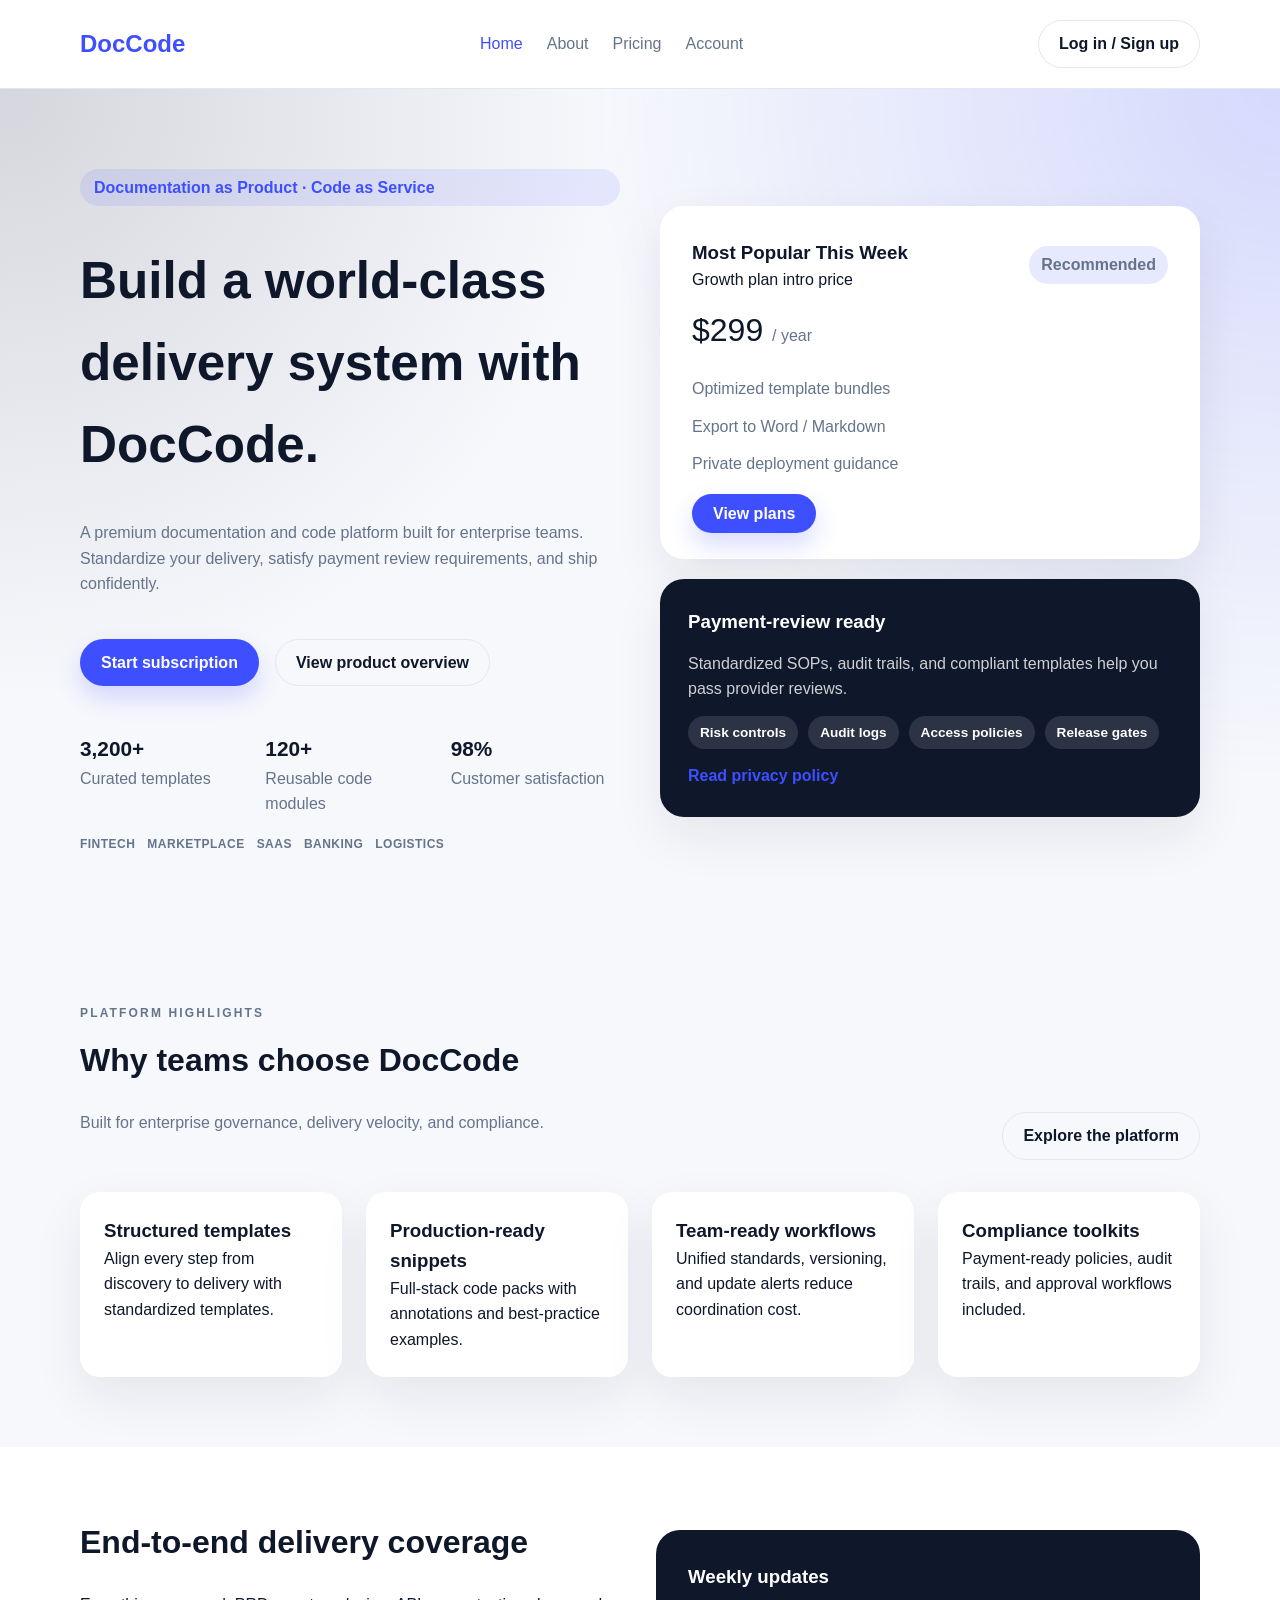
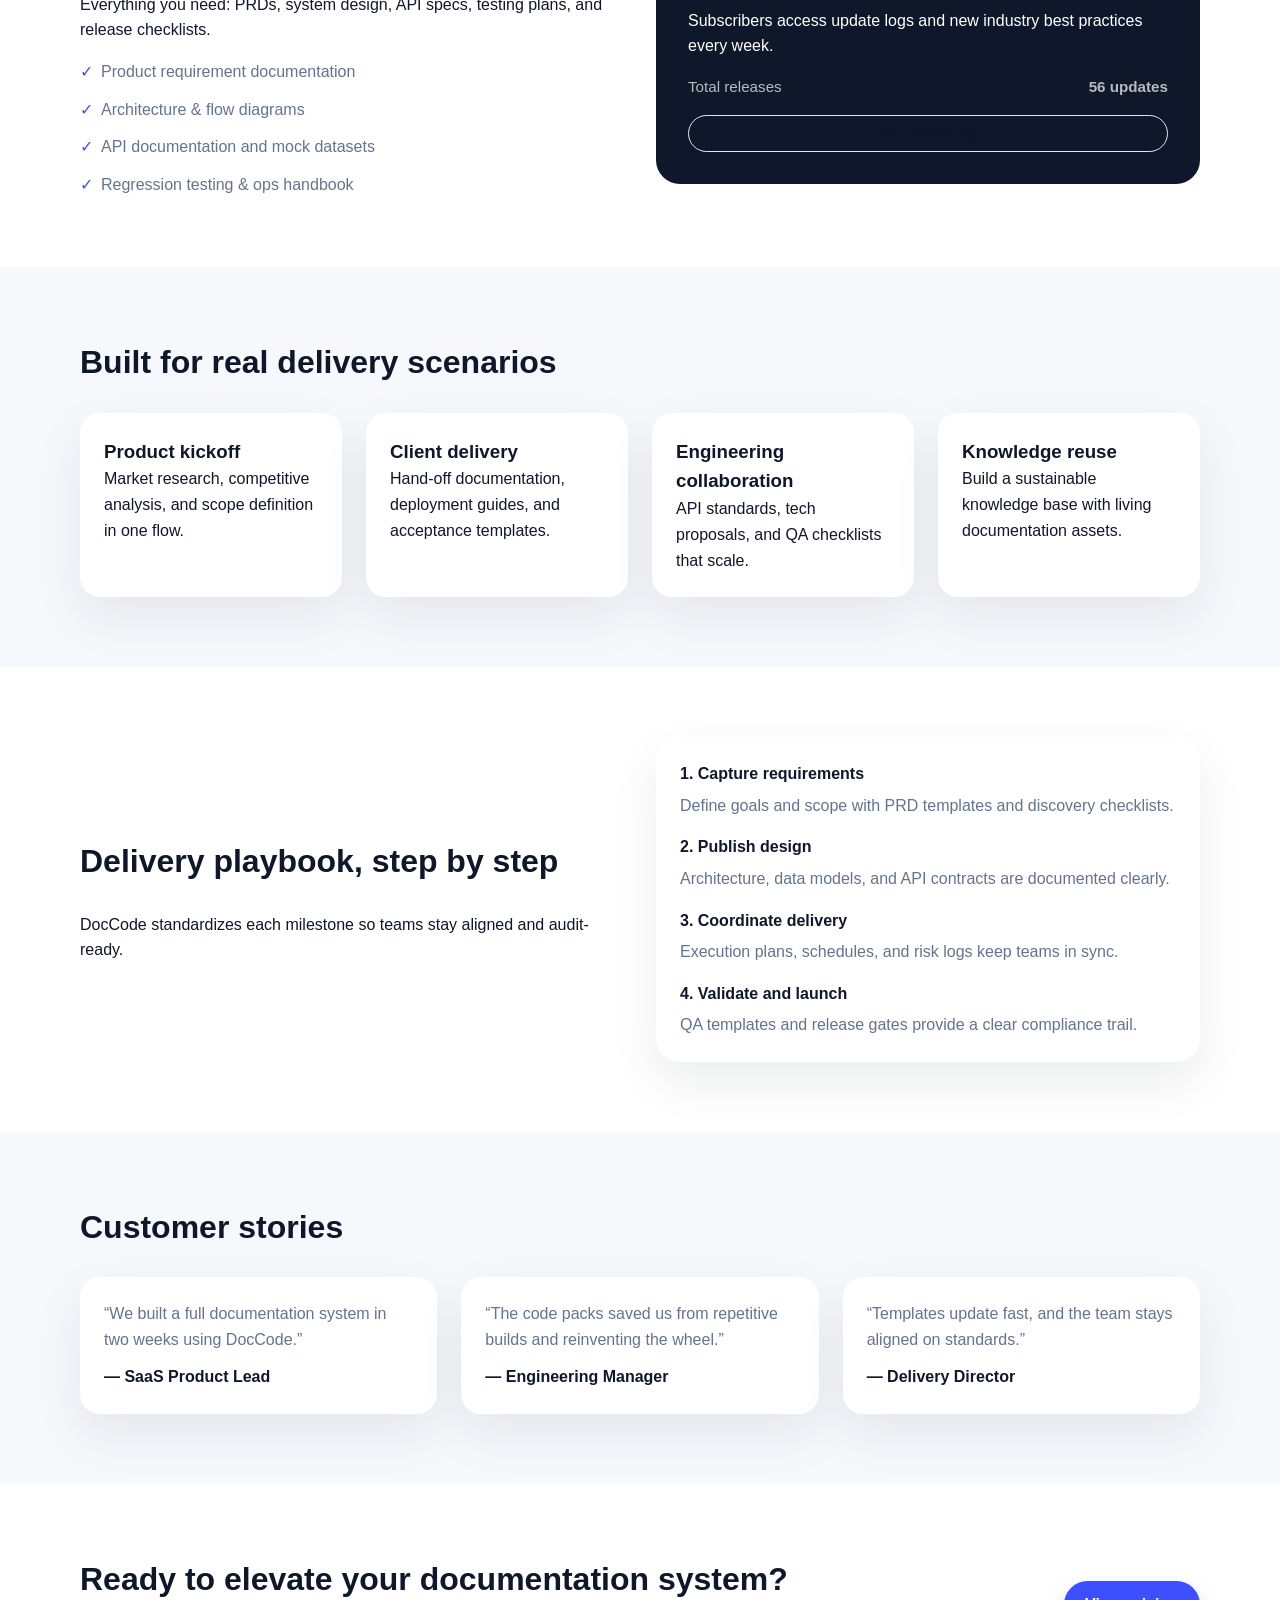
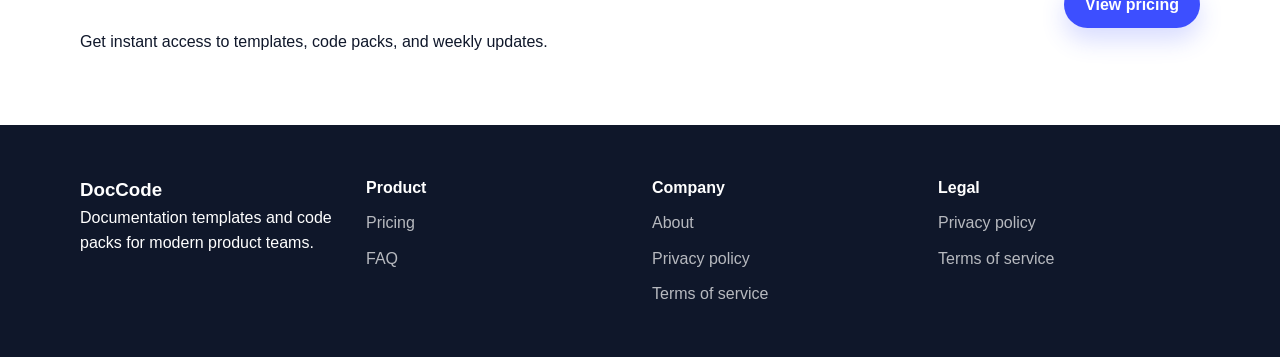
==== commit ba3b01bf: "Polish homepage hero layout" ====
--- a/index.html
+++ b/index.html
@@ -23,18 +23,18 @@
   <main>
     <section class="hero hero-spotlight reveal">
       <div class="container hero-grid">
-        <div>
+        <div class="hero-copy">
           <p class="badge">Documentation as Product · Code as Service</p>
-          <h1>Elevate delivery with a premium documentation and code platform.</h1>
+          <h1>Build a world-class delivery system with DocCode.</h1>
           <p class="sub">
-            DocCode provides enterprise-grade documentation templates, code accelerators,
-            and compliance-ready workflows trusted by payment reviewers and product leaders.
+            A premium documentation and code platform built for enterprise teams.
+            Standardize your delivery, satisfy payment review requirements, and ship confidently.
           </p>
           <div class="hero-actions">
             <a class="primary-btn" href="purchase.html">Start subscription</a>
             <a class="ghost-btn" href="about.html">View product overview</a>
           </div>
-          <div class="stats">
+          <div class="hero-metrics">
             <div>
               <strong>3,200+</strong>
               <span>Curated templates</span>
@@ -48,35 +48,56 @@
               <span>Customer satisfaction</span>
             </div>
           </div>
-        </div>
-        <div class="hero-card">
-          <h3>Most Popular This Week</h3>
-          <p>Growth plan intro price</p>
-          <div class="price">$299 <span>/ year</span></div>
-          <ul>
-            <li>Optimized template bundles</li>
-            <li>Export to Word / Markdown</li>
-            <li>Private deployment guidance</li>
-          </ul>
-          <a class="primary-btn" href="purchase.html">View plans</a>
-        </div>
-        <div class="hero-panel">
-          <h3>Payment-review ready</h3>
-          <p>Standardized SOPs, audit trails, and compliant templates help you pass provider reviews.</p>
-          <div class="hero-pill-grid">
-            <span>Risk controls</span>
-            <span>Audit logs</span>
-            <span>Access policies</span>
-            <span>Release gates</span>
-          </div>
-          <a class="link-btn" href="privacy.html">Read privacy policy</a>
+          <div class="hero-logos">
+            <span>Fintech</span>
+            <span>Marketplace</span>
+            <span>SaaS</span>
+            <span>Banking</span>
+            <span>Logistics</span>
+          </div>
+        </div>
+        <div class="hero-visual">
+          <div class="hero-card">
+            <div class="hero-card-header">
+              <div>
+                <h3>Most Popular This Week</h3>
+                <p>Growth plan intro price</p>
+              </div>
+              <span class="status-pill">Recommended</span>
+            </div>
+            <div class="price">$299 <span>/ year</span></div>
+            <ul>
+              <li>Optimized template bundles</li>
+              <li>Export to Word / Markdown</li>
+              <li>Private deployment guidance</li>
+            </ul>
+            <a class="primary-btn" href="purchase.html">View plans</a>
+          </div>
+          <div class="hero-panel">
+            <h3>Payment-review ready</h3>
+            <p>Standardized SOPs, audit trails, and compliant templates help you pass provider reviews.</p>
+            <div class="hero-pill-grid">
+              <span>Risk controls</span>
+              <span>Audit logs</span>
+              <span>Access policies</span>
+              <span>Release gates</span>
+            </div>
+            <a class="link-btn" href="privacy.html">Read privacy policy</a>
+          </div>
         </div>
       </div>
     </section>
 
     <section id="features" class="section reveal">
       <div class="container">
-        <h2>Why teams choose DocCode</h2>
+        <div class="section-head">
+          <div>
+            <p class="eyebrow">Platform highlights</p>
+            <h2>Why teams choose DocCode</h2>
+            <p class="sub">Built for enterprise governance, delivery velocity, and compliance.</p>
+          </div>
+          <a class="ghost-btn" href="about.html">Explore the platform</a>
+        </div>
         <div class="feature-grid">
           <div class="feature">
             <h3>Structured templates</h3>
@@ -89,6 +110,10 @@
           <div class="feature">
             <h3>Team-ready workflows</h3>
             <p>Unified standards, versioning, and update alerts reduce coordination cost.</p>
+          </div>
+          <div class="feature">
+            <h3>Compliance toolkits</h3>
+            <p>Payment-ready policies, audit trails, and approval workflows included.</p>
           </div>
         </div>
       </div>
--- a/styles.css
+++ b/styles.css
@@ -111,9 +111,14 @@
 
 .hero-grid {
   display: grid;
-  grid-template-columns: repeat(auto-fit, minmax(260px, 1fr));
+  grid-template-columns: repeat(auto-fit, minmax(280px, 1fr));
   gap: 40px;
   align-items: center;
+}
+
+.hero-copy {
+  display: grid;
+  gap: 18px;
 }
 
 .badge {
@@ -127,7 +132,7 @@
 }
 
 .hero h1 {
-  font-size: clamp(2.1rem, 3.5vw, 3.2rem);
+  font-size: clamp(2.4rem, 4vw, 3.6rem);
   margin-bottom: 16px;
 }
 
@@ -143,30 +148,62 @@
   margin-bottom: 28px;
 }
 
-.link-btn {
-  color: var(--primary);
-  font-weight: 600;
-}
-
-.stats {
+.hero-metrics {
   display: grid;
   grid-template-columns: repeat(auto-fit, minmax(120px, 1fr));
   gap: 16px;
   color: var(--muted);
 }
 
-.stats strong {
+.hero-metrics strong {
   display: block;
   color: var(--text);
   font-size: 1.3rem;
 }
 
+.hero-logos {
+  display: flex;
+  flex-wrap: wrap;
+  gap: 12px;
+  color: var(--muted);
+  font-weight: 600;
+  letter-spacing: 0.04em;
+  text-transform: uppercase;
+  font-size: 0.75rem;
+}
+
+.hero-visual {
+  display: grid;
+  gap: 20px;
+}
+
+.link-btn {
+  color: var(--primary);
+  font-weight: 600;
+}
+
 .hero-card {
   background: var(--card);
   padding: 32px;
   border-radius: 24px;
   box-shadow: var(--shadow);
   animation: float 8s ease-in-out infinite;
+}
+
+.hero-card-header {
+  display: flex;
+  justify-content: space-between;
+  gap: 12px;
+  align-items: center;
+}
+
+.status-pill {
+  background: rgba(61, 79, 255, 0.12);
+  color: var(--primary);
+  padding: 6px 12px;
+  border-radius: 999px;
+  font-size: 0.75rem;
+  font-weight: 700;
 }
 
 .hero-panel {
@@ -196,6 +233,23 @@
   border-radius: 999px;
   font-weight: 600;
   font-size: 0.85rem;
+}
+
+.section-head {
+  display: flex;
+  align-items: flex-end;
+  justify-content: space-between;
+  gap: 24px;
+  margin-bottom: 32px;
+}
+
+.eyebrow {
+  text-transform: uppercase;
+  letter-spacing: 0.18em;
+  font-size: 0.75rem;
+  color: var(--muted);
+  font-weight: 700;
+  margin-bottom: 12px;
 }
 
 .hero-card .price {
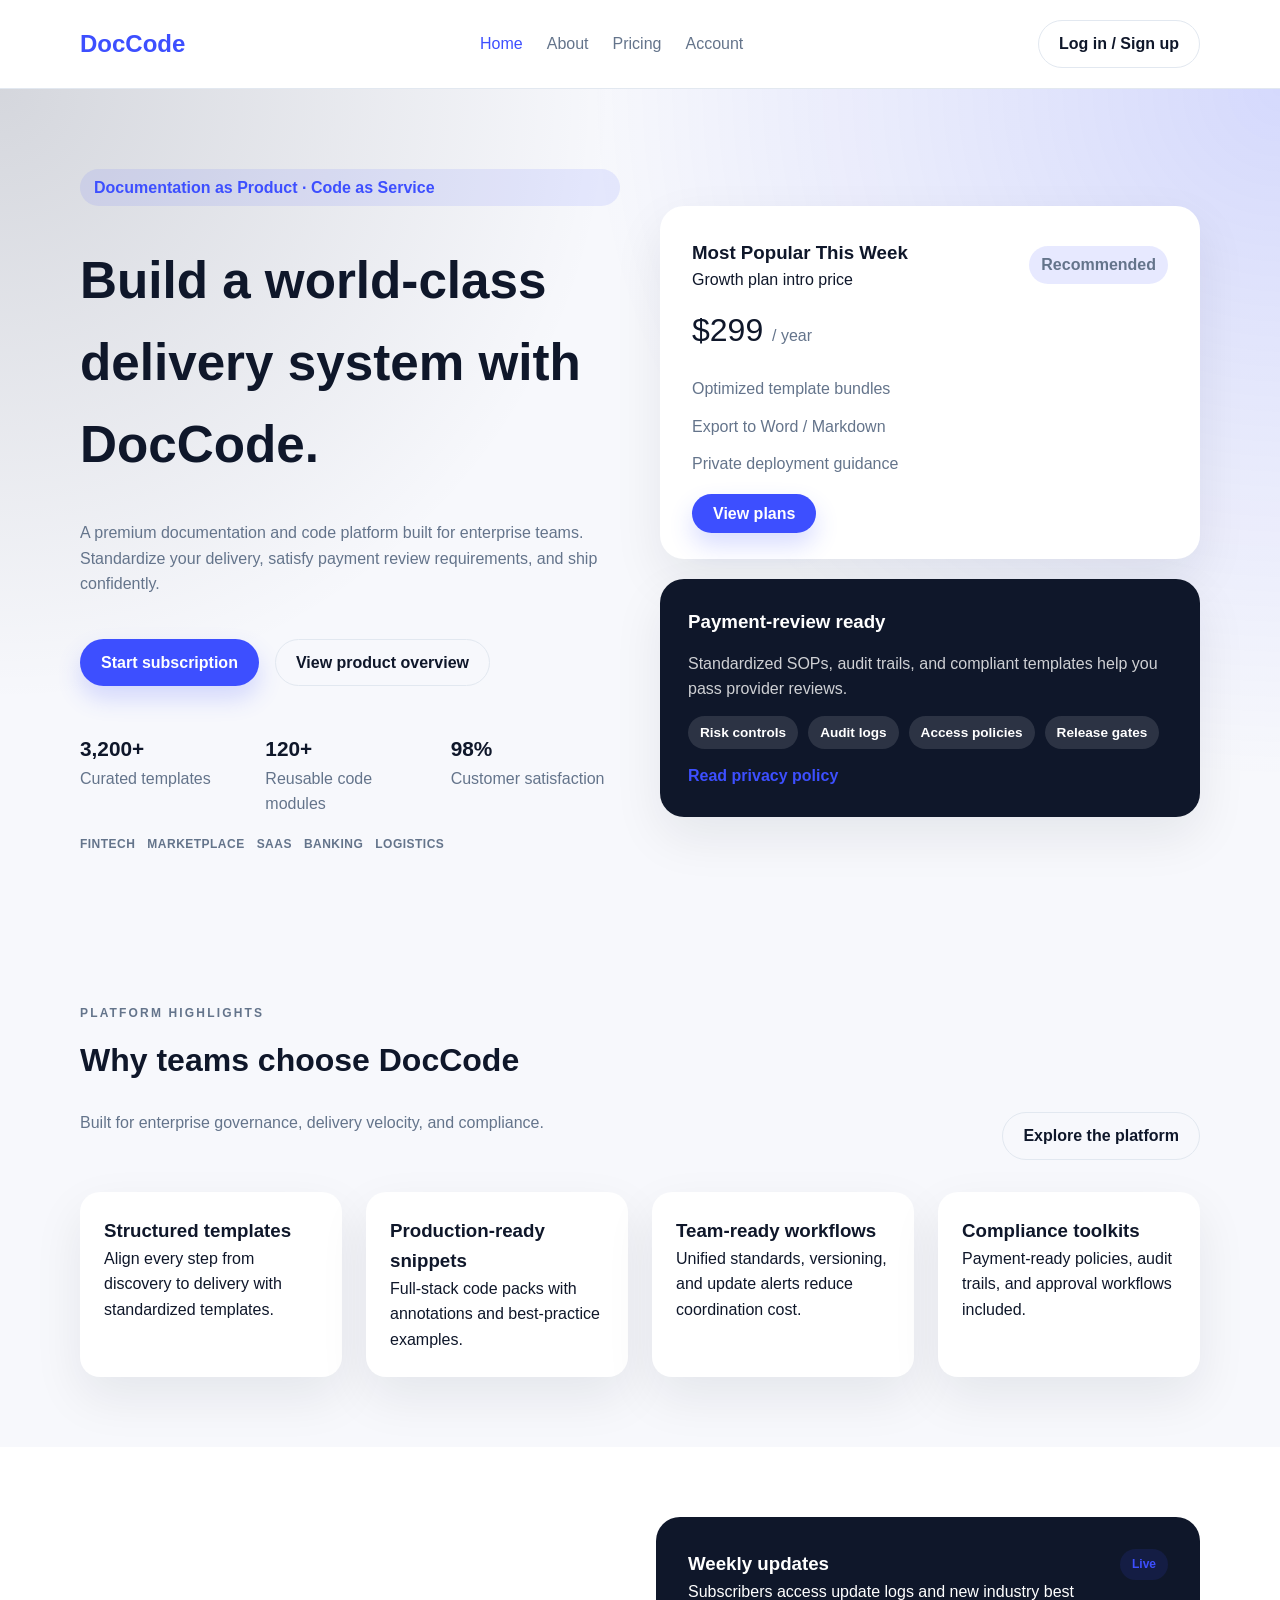
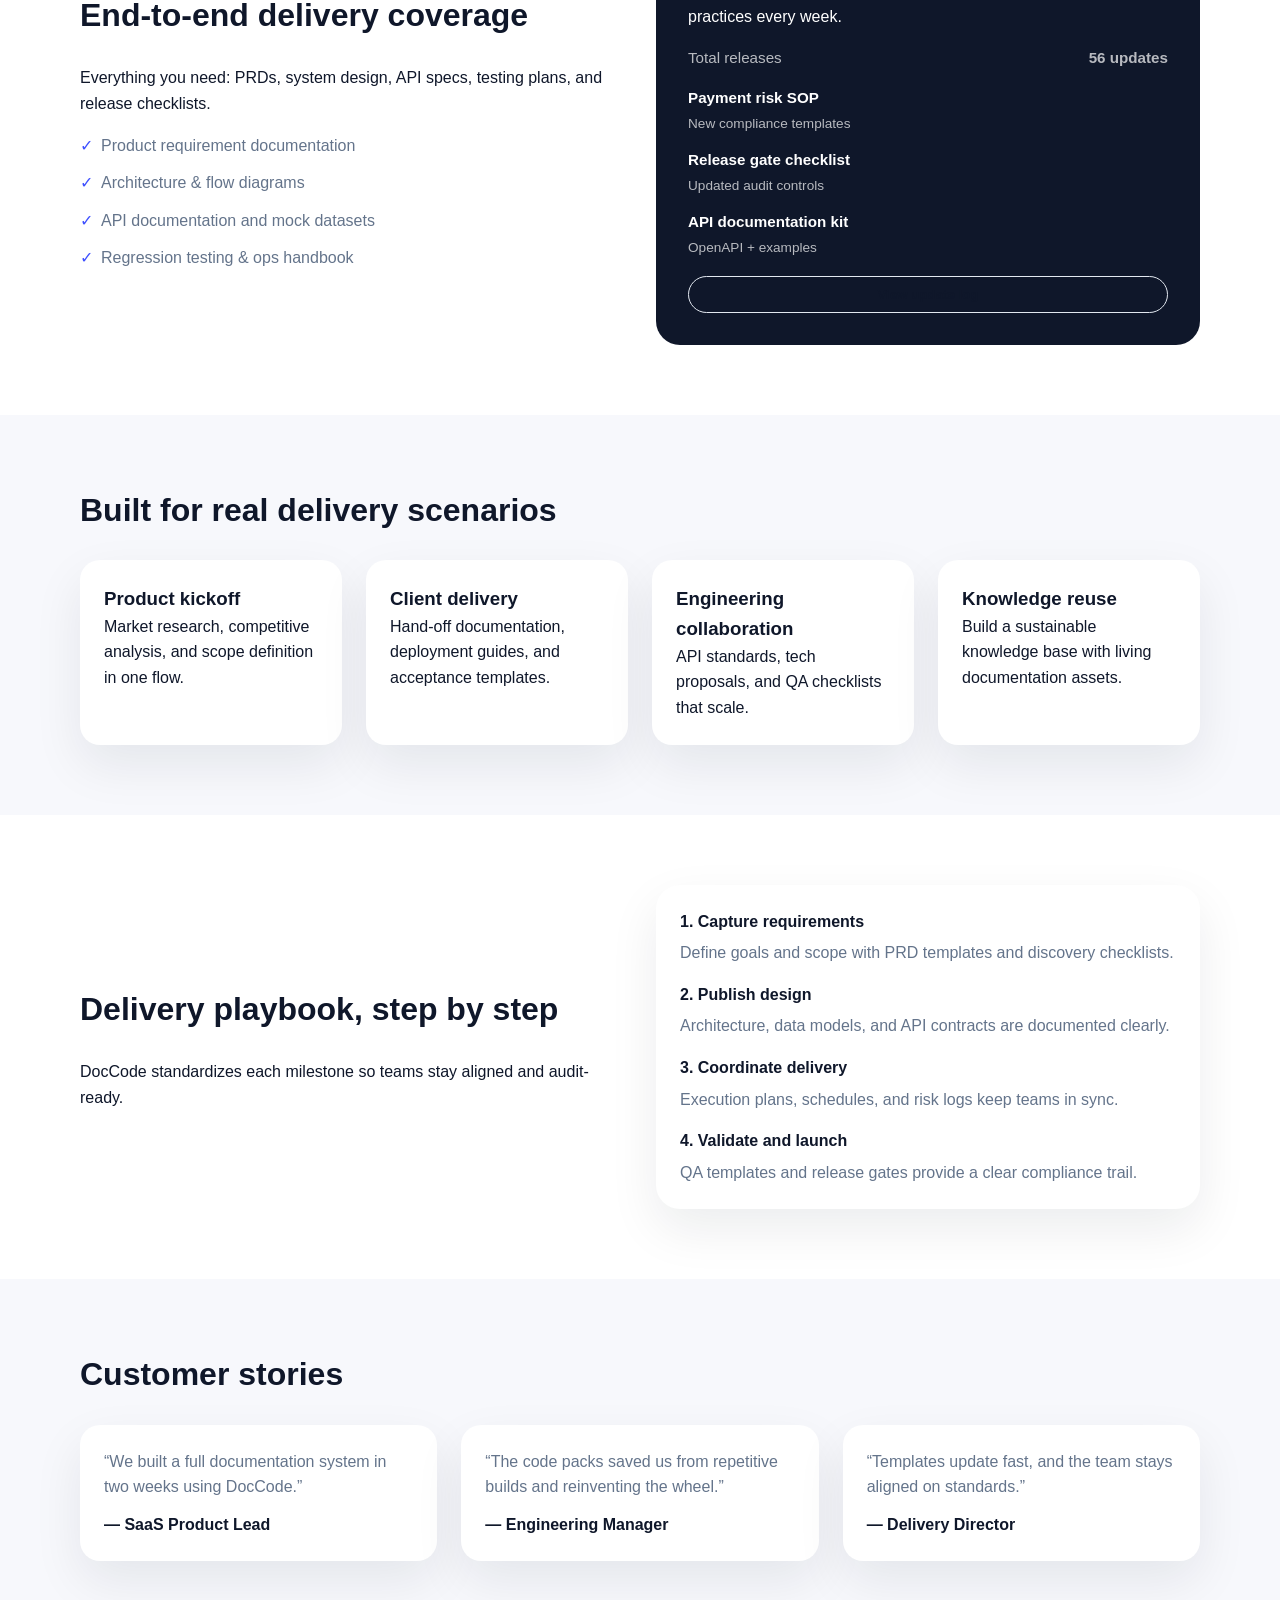
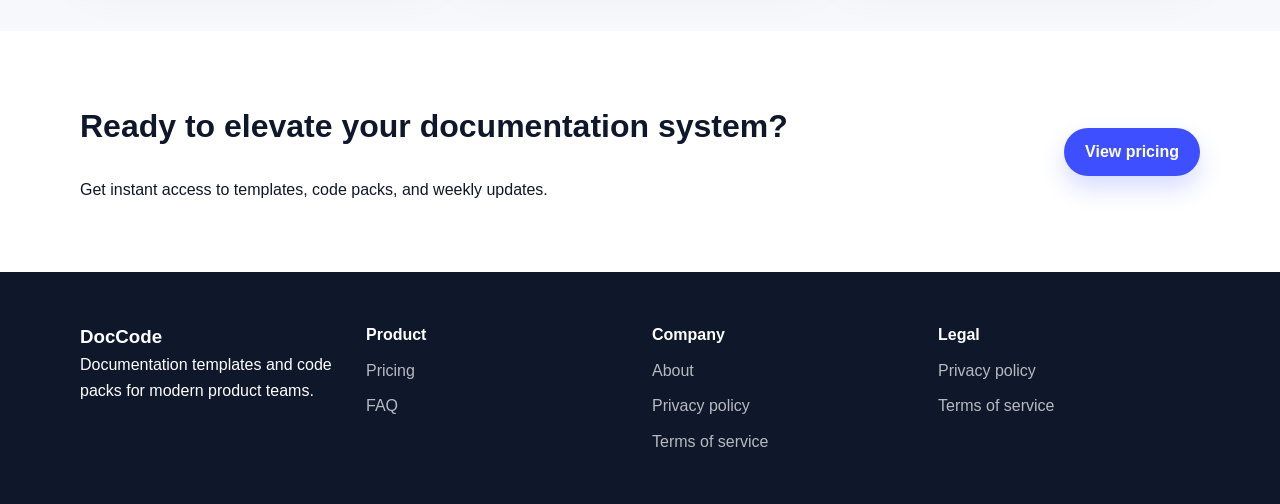
==== commit 9e1979d9: "Enhance homepage insight card" ====
--- a/index.html
+++ b/index.html
@@ -133,11 +133,30 @@
             </ul>
           </div>
           <div class="insight-card">
-            <h3>Weekly updates</h3>
-            <p>Subscribers access update logs and new industry best practices every week.</p>
+            <div class="insight-header">
+              <div>
+                <h3>Weekly updates</h3>
+                <p>Subscribers access update logs and new industry best practices every week.</p>
+              </div>
+              <span class="status-pill">Live</span>
+            </div>
             <div class="insight-meta">
               <span>Total releases</span>
               <strong>56 updates</strong>
+            </div>
+            <div class="insight-list">
+              <div>
+                <strong>Payment risk SOP</strong>
+                <span>New compliance templates</span>
+              </div>
+              <div>
+                <strong>Release gate checklist</strong>
+                <span>Updated audit controls</span>
+              </div>
+              <div>
+                <strong>API documentation kit</strong>
+                <span>OpenAPI + examples</span>
+              </div>
             </div>
             <button class="ghost-btn">View update log</button>
           </div>
--- a/styles.css
+++ b/styles.css
@@ -331,11 +331,34 @@
   gap: 16px;
 }
 
+.insight-header {
+  display: flex;
+  justify-content: space-between;
+  gap: 16px;
+  align-items: flex-start;
+}
+
 .insight-meta {
   display: flex;
   justify-content: space-between;
   font-size: 0.95rem;
   color: rgba(255, 255, 255, 0.7);
+}
+
+.insight-list {
+  display: grid;
+  gap: 12px;
+}
+
+.insight-list strong {
+  display: block;
+  color: #ffffff;
+  font-size: 0.95rem;
+}
+
+.insight-list span {
+  color: rgba(255, 255, 255, 0.7);
+  font-size: 0.85rem;
 }
 
 .testimonial-grid {
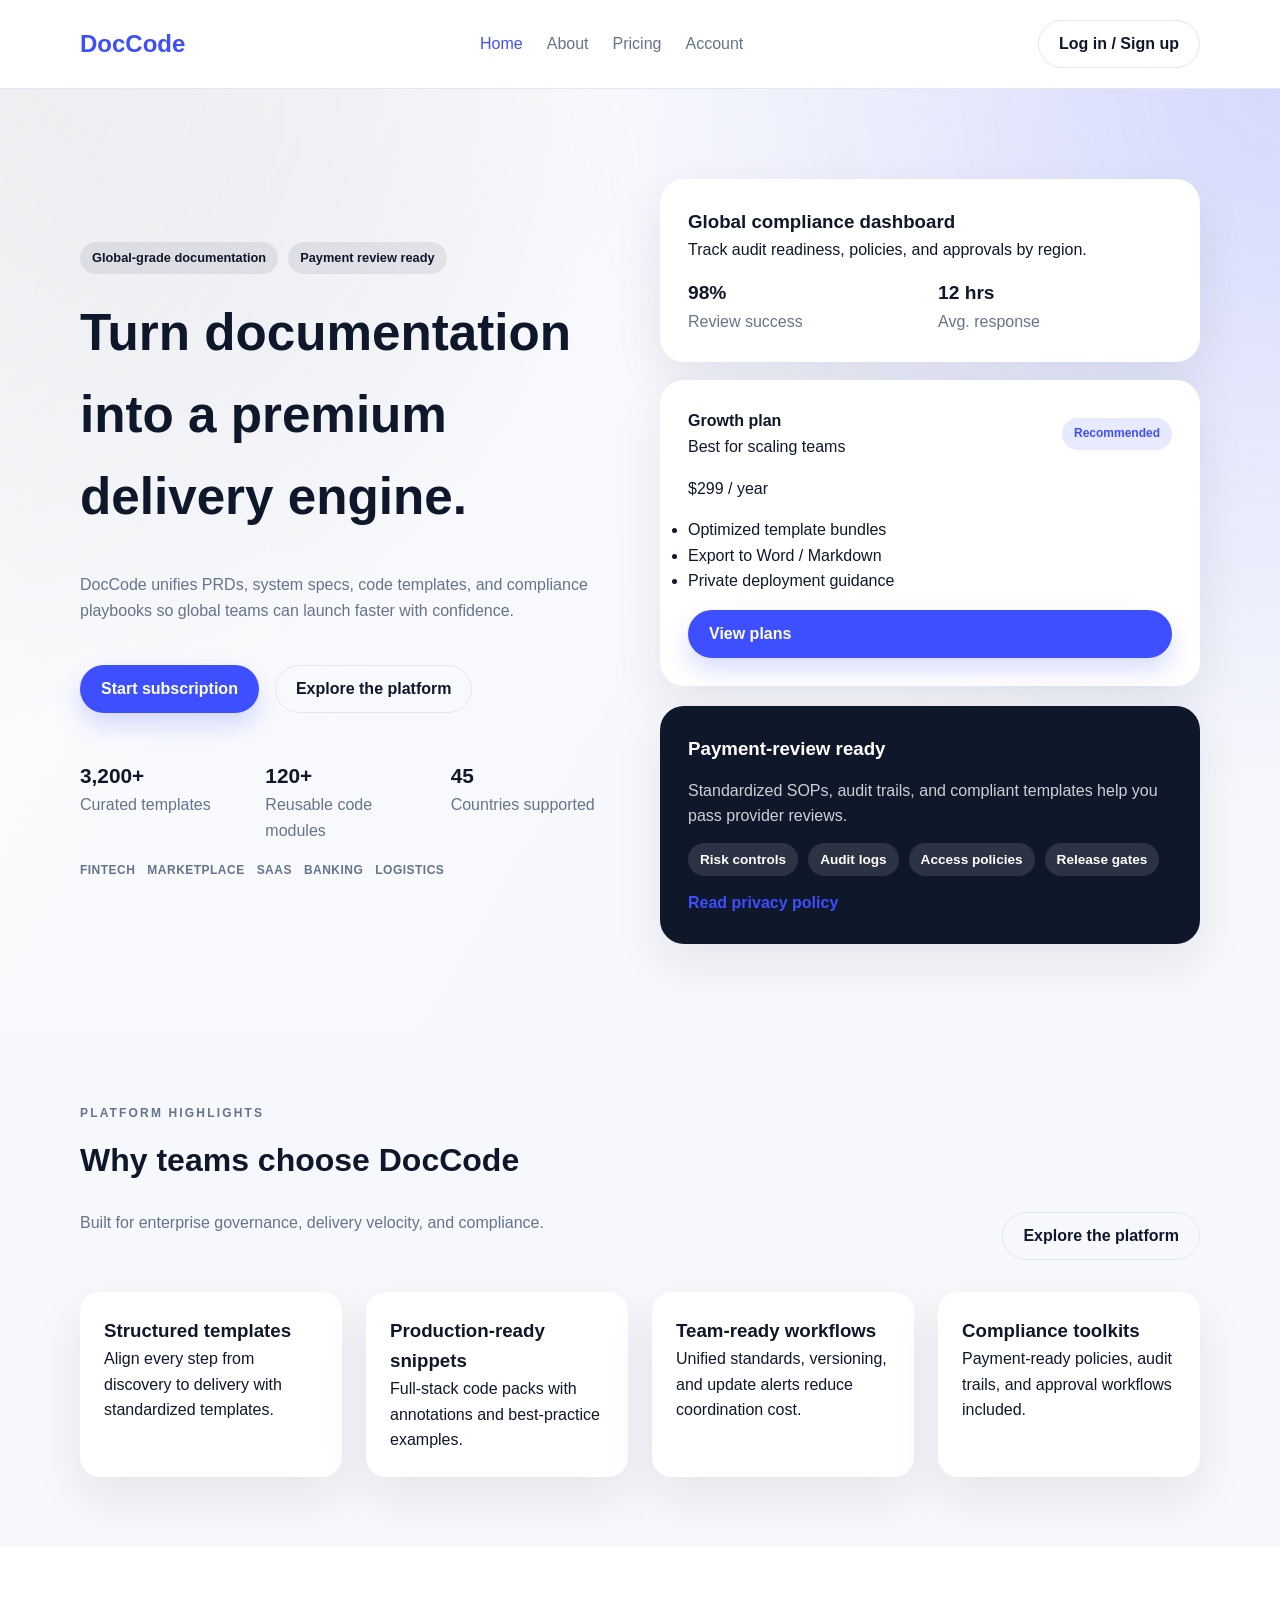
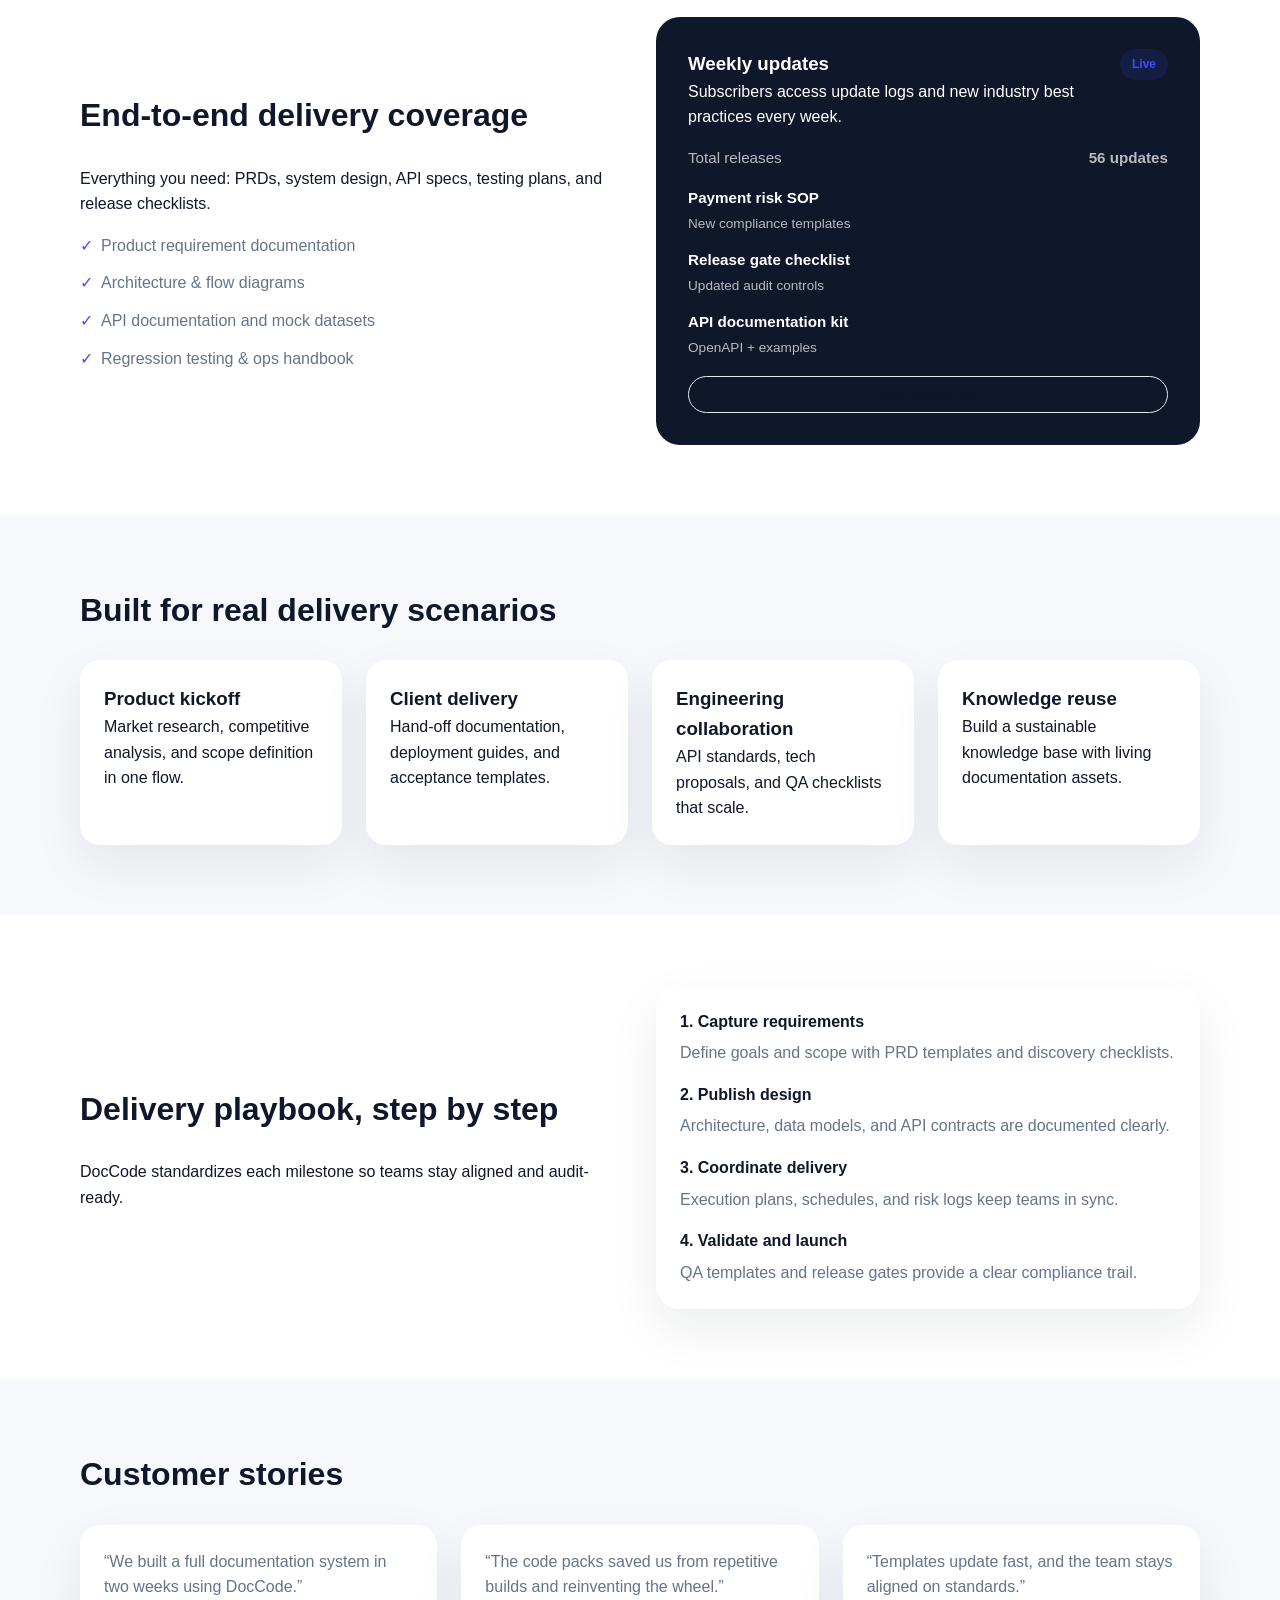
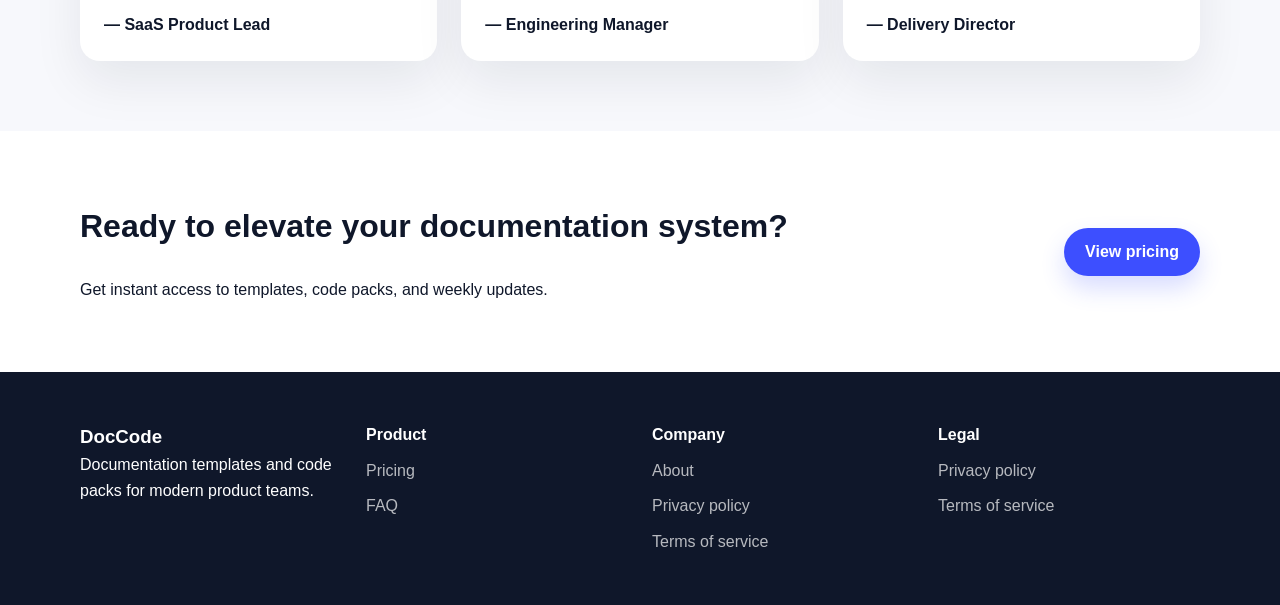
==== commit c7e792f4: "Refresh homepage and account hero" ====
--- a/index.html
+++ b/index.html
@@ -21,18 +21,21 @@
   </header>
 
   <main>
-    <section class="hero hero-spotlight reveal">
+    <section class="hero hero-premium reveal">
       <div class="container hero-grid">
         <div class="hero-copy">
-          <p class="badge">Documentation as Product · Code as Service</p>
-          <h1>Build a world-class delivery system with DocCode.</h1>
+          <div class="hero-badges">
+            <span>Global-grade documentation</span>
+            <span>Payment review ready</span>
+          </div>
+          <h1>Turn documentation into a premium delivery engine.</h1>
           <p class="sub">
-            A premium documentation and code platform built for enterprise teams.
-            Standardize your delivery, satisfy payment review requirements, and ship confidently.
+            DocCode unifies PRDs, system specs, code templates, and compliance playbooks so
+            global teams can launch faster with confidence.
           </p>
           <div class="hero-actions">
             <a class="primary-btn" href="purchase.html">Start subscription</a>
-            <a class="ghost-btn" href="about.html">View product overview</a>
+            <a class="ghost-btn" href="about.html">Explore the platform</a>
           </div>
           <div class="hero-metrics">
             <div>
@@ -44,11 +47,11 @@
               <span>Reusable code modules</span>
             </div>
             <div>
-              <strong>98%</strong>
-              <span>Customer satisfaction</span>
-            </div>
-          </div>
-          <div class="hero-logos">
+              <strong>45</strong>
+              <span>Countries supported</span>
+            </div>
+          </div>
+          <div class="hero-trust">
             <span>Fintech</span>
             <span>Marketplace</span>
             <span>SaaS</span>
@@ -57,21 +60,39 @@
           </div>
         </div>
         <div class="hero-visual">
-          <div class="hero-card">
-            <div class="hero-card-header">
-              <div>
-                <h3>Most Popular This Week</h3>
-                <p>Growth plan intro price</p>
-              </div>
-              <span class="status-pill">Recommended</span>
-            </div>
-            <div class="price">$299 <span>/ year</span></div>
-            <ul>
-              <li>Optimized template bundles</li>
-              <li>Export to Word / Markdown</li>
-              <li>Private deployment guidance</li>
-            </ul>
-            <a class="primary-btn" href="purchase.html">View plans</a>
+          <div class="hero-showcase">
+            <div class="showcase-card">
+              <div>
+                <h3>Global compliance dashboard</h3>
+                <p>Track audit readiness, policies, and approvals by region.</p>
+              </div>
+              <div class="showcase-metrics">
+                <div>
+                  <strong>98%</strong>
+                  <span>Review success</span>
+                </div>
+                <div>
+                  <strong>12 hrs</strong>
+                  <span>Avg. response</span>
+                </div>
+              </div>
+            </div>
+            <div class="showcase-card">
+              <div class="showcase-header">
+                <div>
+                  <h4>Growth plan</h4>
+                  <p>Best for scaling teams</p>
+                </div>
+                <span class="status-pill">Recommended</span>
+              </div>
+              <div class="price">$299 <span>/ year</span></div>
+              <ul>
+                <li>Optimized template bundles</li>
+                <li>Export to Word / Markdown</li>
+                <li>Private deployment guidance</li>
+              </ul>
+              <a class="primary-btn" href="purchase.html">View plans</a>
+            </div>
           </div>
           <div class="hero-panel">
             <h3>Payment-review ready</h3>
--- a/styles.css
+++ b/styles.css
@@ -101,12 +101,31 @@
 }
 
 .hero {
-  padding: 80px 0;
-}
-
-.hero-spotlight {
+  padding: 90px 0;
+}
+
+.hero-spotlight,
+.hero-premium {
   background: radial-gradient(circle at top right, rgba(61, 79, 255, 0.18), transparent 45%),
     radial-gradient(circle at top left, rgba(15, 23, 42, 0.15), transparent 40%);
+}
+
+.hero-premium {
+  position: relative;
+  overflow: hidden;
+}
+
+.hero-premium::after {
+  content: "";
+  position: absolute;
+  inset: 0;
+  background: linear-gradient(120deg, rgba(255, 255, 255, 0.6), transparent 60%);
+  pointer-events: none;
+}
+
+.hero-premium .container {
+  position: relative;
+  z-index: 1;
 }
 
 .hero-grid {
@@ -131,6 +150,21 @@
   margin-bottom: 16px;
 }
 
+.hero-badges {
+  display: flex;
+  flex-wrap: wrap;
+  gap: 10px;
+}
+
+.hero-badges span {
+  background: rgba(15, 23, 42, 0.08);
+  padding: 6px 12px;
+  border-radius: 999px;
+  font-size: 0.8rem;
+  font-weight: 600;
+  color: var(--text);
+}
+
 .hero h1 {
   font-size: clamp(2.4rem, 4vw, 3.6rem);
   margin-bottom: 16px;
@@ -161,7 +195,8 @@
   font-size: 1.3rem;
 }
 
-.hero-logos {
+.hero-logos,
+.hero-trust {
   display: flex;
   flex-wrap: wrap;
   gap: 12px;
@@ -180,6 +215,40 @@
 .link-btn {
   color: var(--primary);
   font-weight: 600;
+}
+
+.hero-showcase {
+  display: grid;
+  gap: 18px;
+}
+
+.showcase-card {
+  background: var(--card);
+  padding: 28px;
+  border-radius: 24px;
+  box-shadow: var(--shadow);
+  display: grid;
+  gap: 16px;
+}
+
+.showcase-header {
+  display: flex;
+  justify-content: space-between;
+  gap: 12px;
+  align-items: center;
+}
+
+.showcase-metrics {
+  display: grid;
+  grid-template-columns: repeat(2, minmax(120px, 1fr));
+  gap: 16px;
+  color: var(--muted);
+}
+
+.showcase-metrics strong {
+  display: block;
+  color: var(--text);
+  font-size: 1.2rem;
 }
 
 .hero-card {
@@ -449,8 +518,10 @@
 }
 
 .page-hero {
-  padding: 60px 0 30px;
-  background: linear-gradient(120deg, rgba(61, 79, 255, 0.1), rgba(15, 23, 42, 0.02));
+  padding: 70px 0 36px;
+  background: radial-gradient(circle at top left, rgba(61, 79, 255, 0.14), transparent 50%),
+    linear-gradient(120deg, rgba(255, 255, 255, 0.96), rgba(248, 250, 252, 0.9));
+  border-bottom: 1px solid rgba(148, 163, 184, 0.2);
 }
 
 .billing-toggle {
@@ -631,6 +702,63 @@
   flex-wrap: wrap;
 }
 
+.profile-hero-card {
+  flex: 1 1 380px;
+  background: linear-gradient(135deg, rgba(61, 79, 255, 0.12), rgba(255, 255, 255, 0.9));
+  padding: 24px;
+  border-radius: 24px;
+  box-shadow: var(--shadow);
+  display: grid;
+  gap: 20px;
+}
+
+.profile-hero-header {
+  display: flex;
+  align-items: center;
+  gap: 16px;
+}
+
+.avatar {
+  width: 54px;
+  height: 54px;
+  border-radius: 16px;
+  background: rgba(61, 79, 255, 0.16);
+  color: var(--primary);
+  display: grid;
+  place-items: center;
+  font-weight: 700;
+}
+
+.profile-meta {
+  color: var(--muted);
+}
+
+.profile-hero-actions {
+  display: flex;
+  flex-wrap: wrap;
+  gap: 12px;
+}
+
+.profile-highlights {
+  flex: 1 1 320px;
+  display: grid;
+  gap: 16px;
+}
+
+.highlight-card {
+  background: var(--card);
+  border-radius: 20px;
+  padding: 18px 20px;
+  box-shadow: var(--shadow);
+  display: grid;
+  gap: 8px;
+}
+
+.highlight-card span {
+  color: var(--muted);
+  font-size: 0.9rem;
+}
+
 .profile-grid {
   display: grid;
   grid-template-columns: 220px 1fr;
@@ -705,6 +833,37 @@
   color: var(--text);
 }
 
+.overview-grid {
+  display: grid;
+  grid-template-columns: repeat(auto-fit, minmax(220px, 1fr));
+  gap: 16px;
+  margin-top: 20px;
+}
+
+.overview-card {
+  border-radius: 16px;
+  padding: 16px;
+  border: 1px solid var(--border);
+  background: #f8fafc;
+  display: grid;
+  gap: 12px;
+}
+
+.overview-tags {
+  display: flex;
+  flex-wrap: wrap;
+  gap: 8px;
+}
+
+.overview-tags span {
+  background: rgba(61, 79, 255, 0.12);
+  color: var(--primary);
+  padding: 6px 12px;
+  border-radius: 999px;
+  font-size: 0.85rem;
+  font-weight: 600;
+}
+
 .progress-list {
   display: grid;
   gap: 16px;
@@ -735,6 +894,18 @@
   margin-top: 16px;
 }
 
+.download-meta {
+  display: flex;
+  align-items: center;
+  justify-content: space-between;
+  gap: 16px;
+  padding: 16px;
+  border-radius: 16px;
+  border: 1px solid var(--border);
+  background: #f1f5ff;
+  color: var(--muted);
+}
+
 .download-item {
   display: flex;
   align-items: center;
@@ -751,6 +922,22 @@
   grid-template-columns: repeat(auto-fit, minmax(200px, 1fr));
   gap: 16px;
   margin-top: 16px;
+}
+
+.team-lead {
+  display: flex;
+  flex-wrap: wrap;
+  gap: 16px;
+  padding: 16px;
+  border-radius: 16px;
+  border: 1px solid var(--border);
+  background: #f8fafc;
+  color: var(--muted);
+}
+
+.team-lead strong {
+  display: block;
+  color: var(--text);
 }
 
 .team-card {
@@ -767,6 +954,22 @@
   gap: 12px;
 }
 
+.order-summary {
+  display: grid;
+  grid-template-columns: repeat(auto-fit, minmax(140px, 1fr));
+  gap: 16px;
+  padding: 16px;
+  border-radius: 16px;
+  border: 1px solid var(--border);
+  background: #f8fafc;
+  color: var(--muted);
+}
+
+.order-summary strong {
+  display: block;
+  color: var(--text);
+}
+
 .order-row {
   display: grid;
   grid-template-columns: 1.2fr 1fr 0.8fr 0.8fr 1fr;
@@ -801,6 +1004,19 @@
 .notice-list {
   display: grid;
   gap: 12px;
+}
+
+.notice-callout {
+  background: #eef2ff;
+  border-radius: 16px;
+  padding: 16px;
+  display: grid;
+  gap: 8px;
+  color: var(--muted);
+}
+
+.notice-callout strong {
+  color: var(--text);
 }
 
 .notice-item {
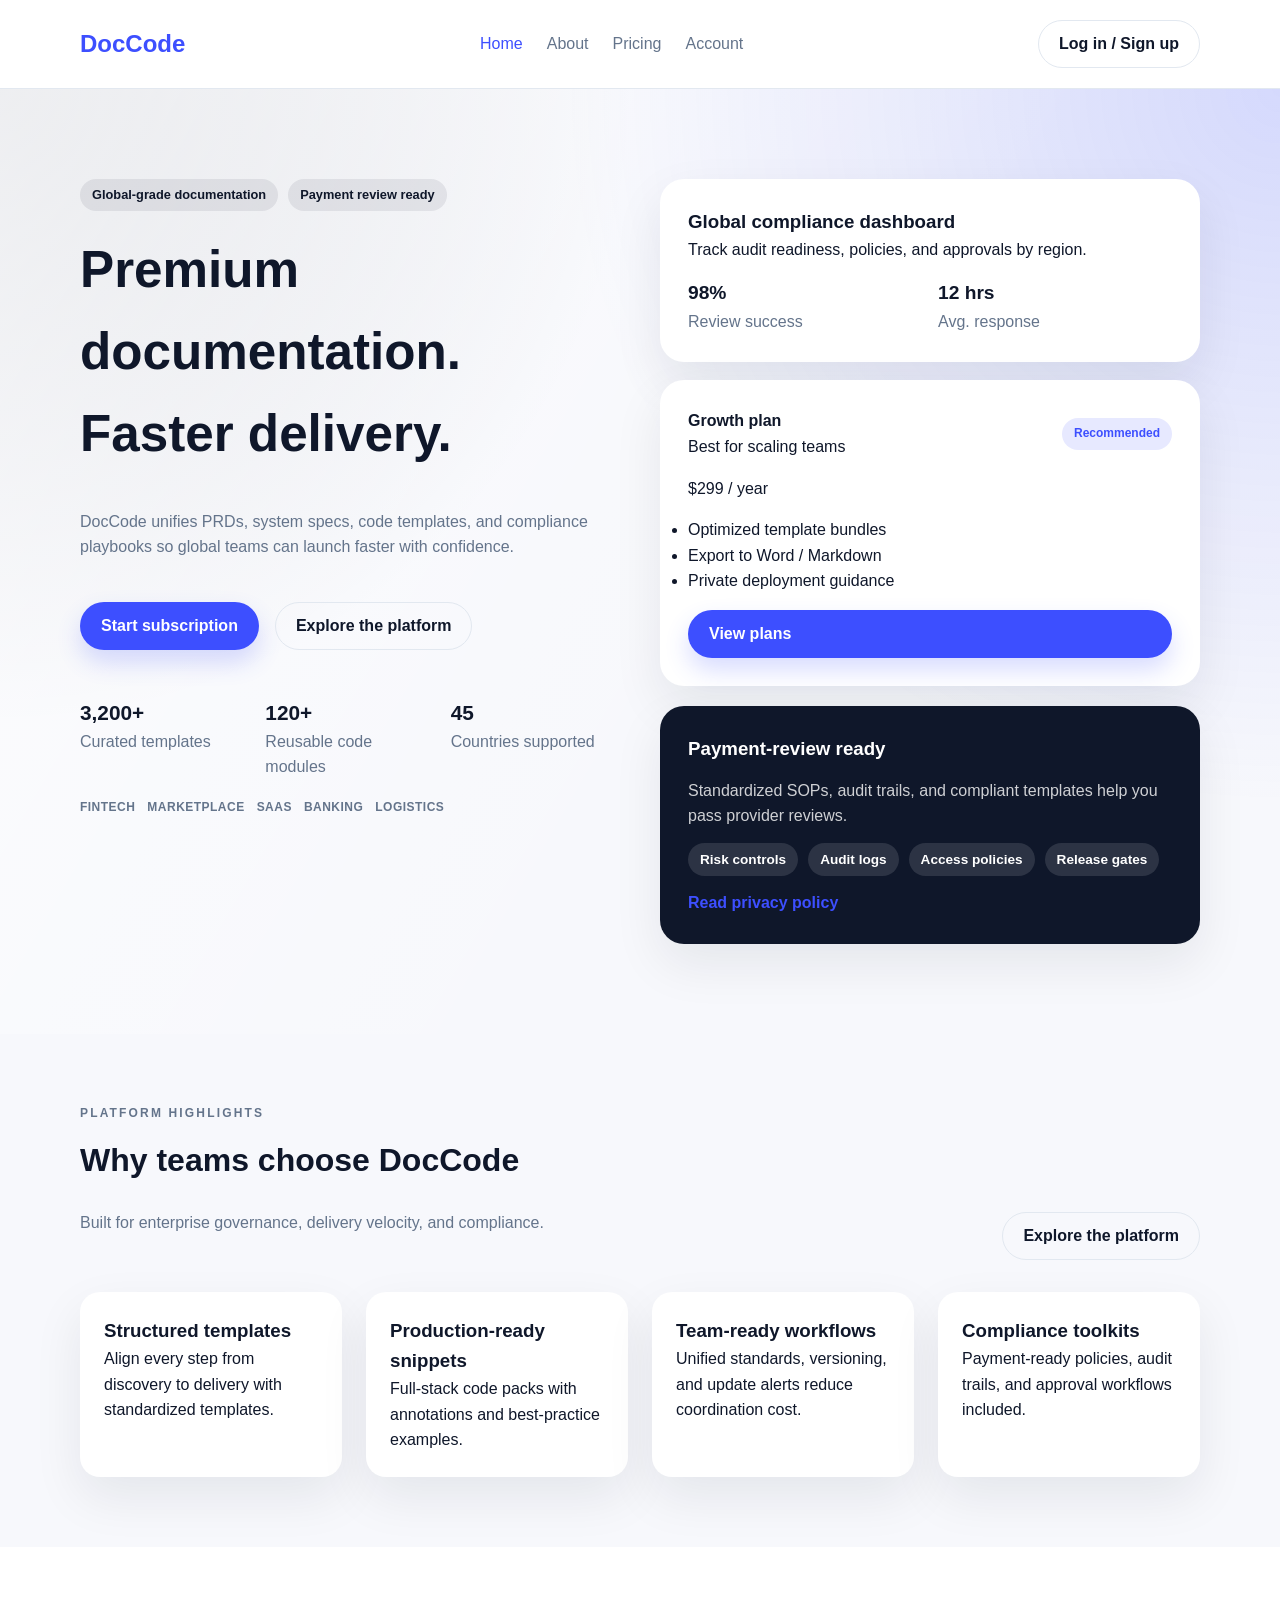
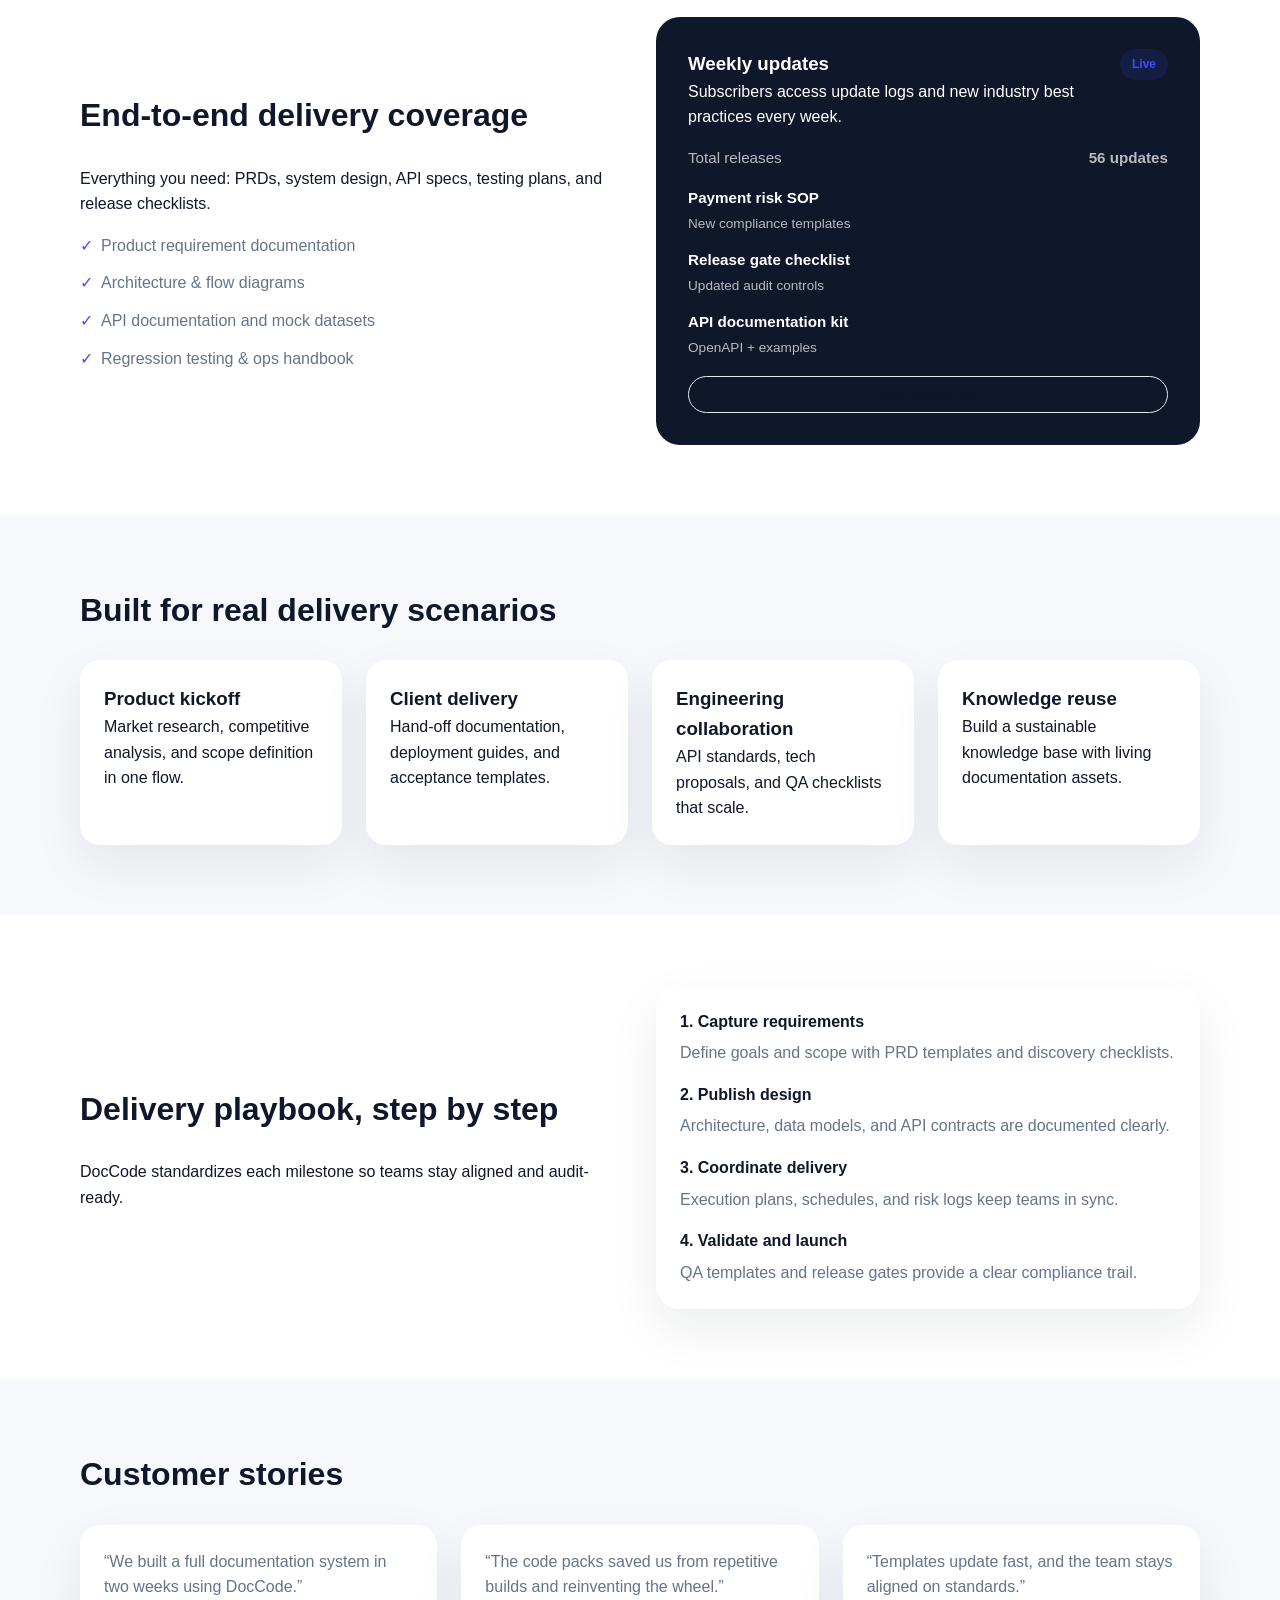
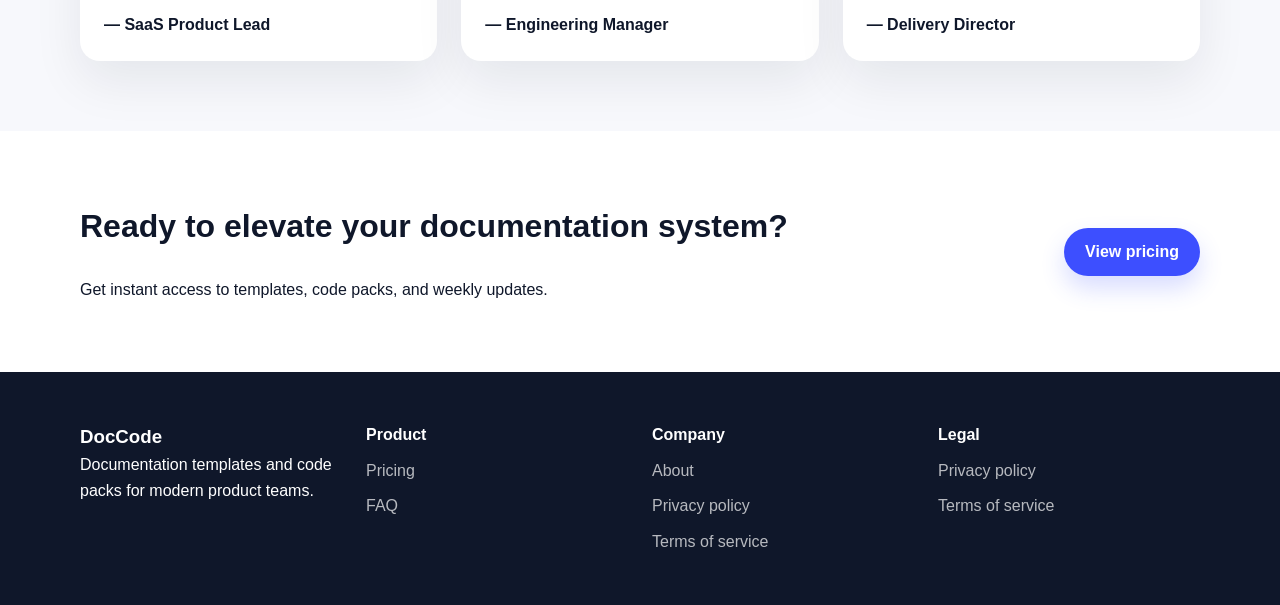
==== commit f0c1c2eb: "Refine hero layout and profile heights" ====
--- a/index.html
+++ b/index.html
@@ -28,7 +28,7 @@
             <span>Global-grade documentation</span>
             <span>Payment review ready</span>
           </div>
-          <h1>Turn documentation into a premium delivery engine.</h1>
+          <h1>Premium documentation. Faster delivery.</h1>
           <p class="sub">
             DocCode unifies PRDs, system specs, code templates, and compliance playbooks so
             global teams can launch faster with confidence.
--- a/styles.css
+++ b/styles.css
@@ -132,11 +132,12 @@
   display: grid;
   grid-template-columns: repeat(auto-fit, minmax(280px, 1fr));
   gap: 40px;
-  align-items: center;
+  align-items: stretch;
 }
 
 .hero-copy {
-  display: grid;
+  display: flex;
+  flex-direction: column;
   gap: 18px;
 }
 
@@ -208,8 +209,10 @@
 }
 
 .hero-visual {
-  display: grid;
+  display: flex;
+  flex-direction: column;
   gap: 20px;
+  height: 100%;
 }
 
 .link-btn {
@@ -220,6 +223,7 @@
 .hero-showcase {
   display: grid;
   gap: 18px;
+  flex: 1;
 }
 
 .showcase-card {
@@ -283,6 +287,7 @@
   display: grid;
   gap: 14px;
   box-shadow: var(--shadow);
+  margin-top: auto;
 }
 
 .hero-panel p {
@@ -695,11 +700,10 @@
 }
 
 .profile-hero {
-  display: flex;
-  align-items: center;
-  justify-content: space-between;
-  gap: 24px;
-  flex-wrap: wrap;
+  display: grid;
+  grid-template-columns: repeat(auto-fit, minmax(260px, 1fr));
+  gap: 24px;
+  align-items: stretch;
 }
 
 .profile-hero-card {
@@ -710,6 +714,7 @@
   box-shadow: var(--shadow);
   display: grid;
   gap: 20px;
+  height: 100%;
 }
 
 .profile-hero-header {
@@ -743,6 +748,8 @@
   flex: 1 1 320px;
   display: grid;
   gap: 16px;
+  height: 100%;
+  grid-auto-rows: 1fr;
 }
 
 .highlight-card {
@@ -1068,6 +1075,11 @@
   color: var(--text);
 }
 
+.auth-form .checkbox {
+  display: flex;
+  align-items: center;
+}
+
 .auth-form input {
   padding: 12px 14px;
   border-radius: 12px;
@@ -1092,8 +1104,17 @@
   display: flex;
   align-items: center;
   gap: 8px;
+  flex-wrap: nowrap;
   font-weight: 500;
   color: var(--muted);
+}
+
+.checkbox input {
+  margin: 0;
+}
+
+.checkbox span {
+  display: inline;
 }
 
 .auth-footer {
@@ -1191,6 +1212,52 @@
   gap: 20px;
 }
 
+.legal-shell {
+  display: grid;
+  gap: 24px;
+}
+
+.legal-tabs {
+  display: inline-flex;
+  gap: 12px;
+  background: #ffffff;
+  padding: 6px;
+  border-radius: 999px;
+  border: 1px solid var(--border);
+  box-shadow: var(--shadow);
+  width: fit-content;
+}
+
+.legal-tab {
+  border: none;
+  background: transparent;
+  padding: 10px 18px;
+  border-radius: 999px;
+  font-weight: 600;
+  color: var(--muted);
+  cursor: pointer;
+  transition: background 0.2s ease, color 0.2s ease;
+}
+
+.legal-tab.active {
+  background: rgba(61, 79, 255, 0.12);
+  color: var(--primary);
+}
+
+.legal-panels {
+  display: grid;
+  gap: 20px;
+}
+
+.legal-panel {
+  display: none;
+  gap: 20px;
+}
+
+.legal-panel.active {
+  display: grid;
+}
+
 .reveal {
   opacity: 0;
   transform: translateY(20px);
@@ -1214,6 +1281,18 @@
 }
 
 @media (max-width: 900px) {
+  .hero-grid {
+    gap: 28px;
+  }
+
+  .hero-visual {
+    height: auto;
+  }
+
+  .profile-hero {
+    grid-template-columns: 1fr;
+  }
+
   .profile-grid {
     grid-template-columns: 1fr;
   }
@@ -1252,6 +1331,22 @@
     display: none;
   }
 
+  .hero {
+    padding: 70px 0;
+  }
+
+  .hero h1 {
+    font-size: clamp(2rem, 7vw, 2.6rem);
+  }
+
+  .hero-visual {
+    order: 2;
+  }
+
+  .hero-copy {
+    order: 1;
+  }
+
   .hero-actions {
     flex-direction: column;
     align-items: flex-start;
